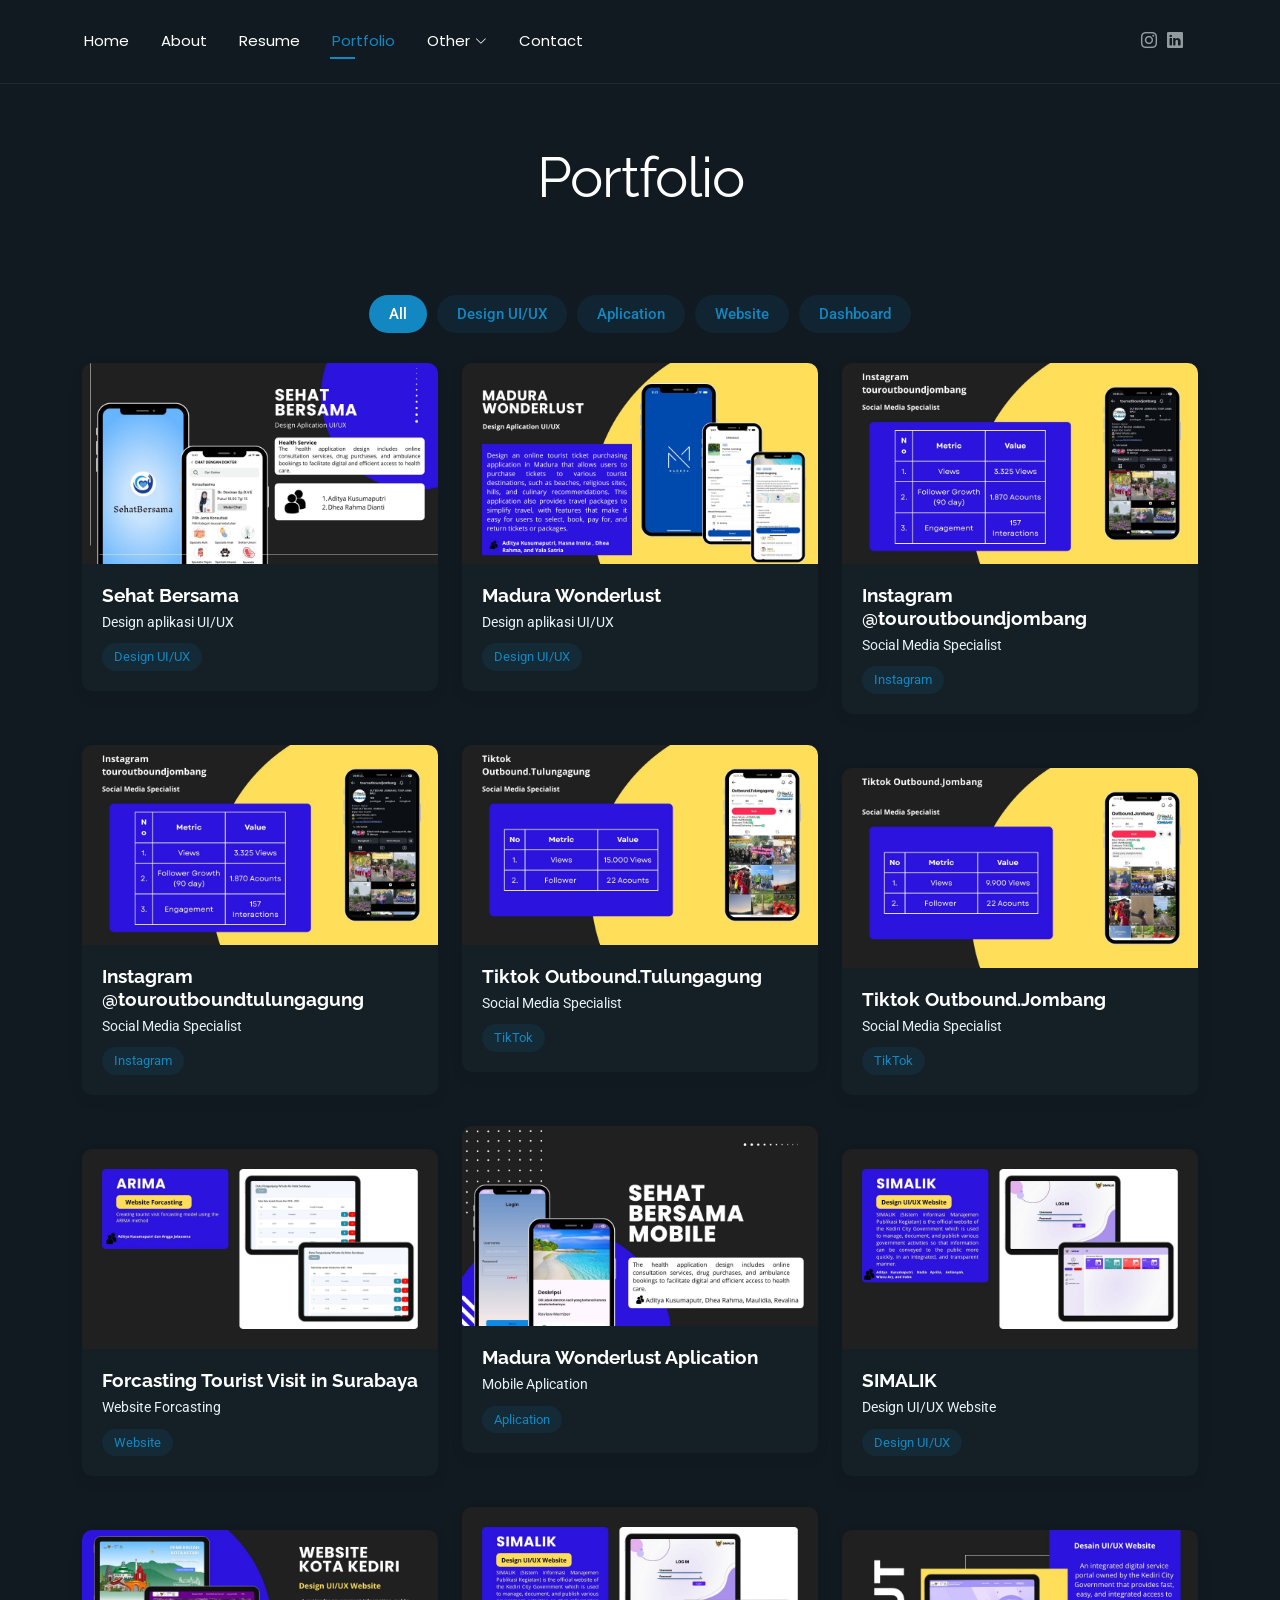
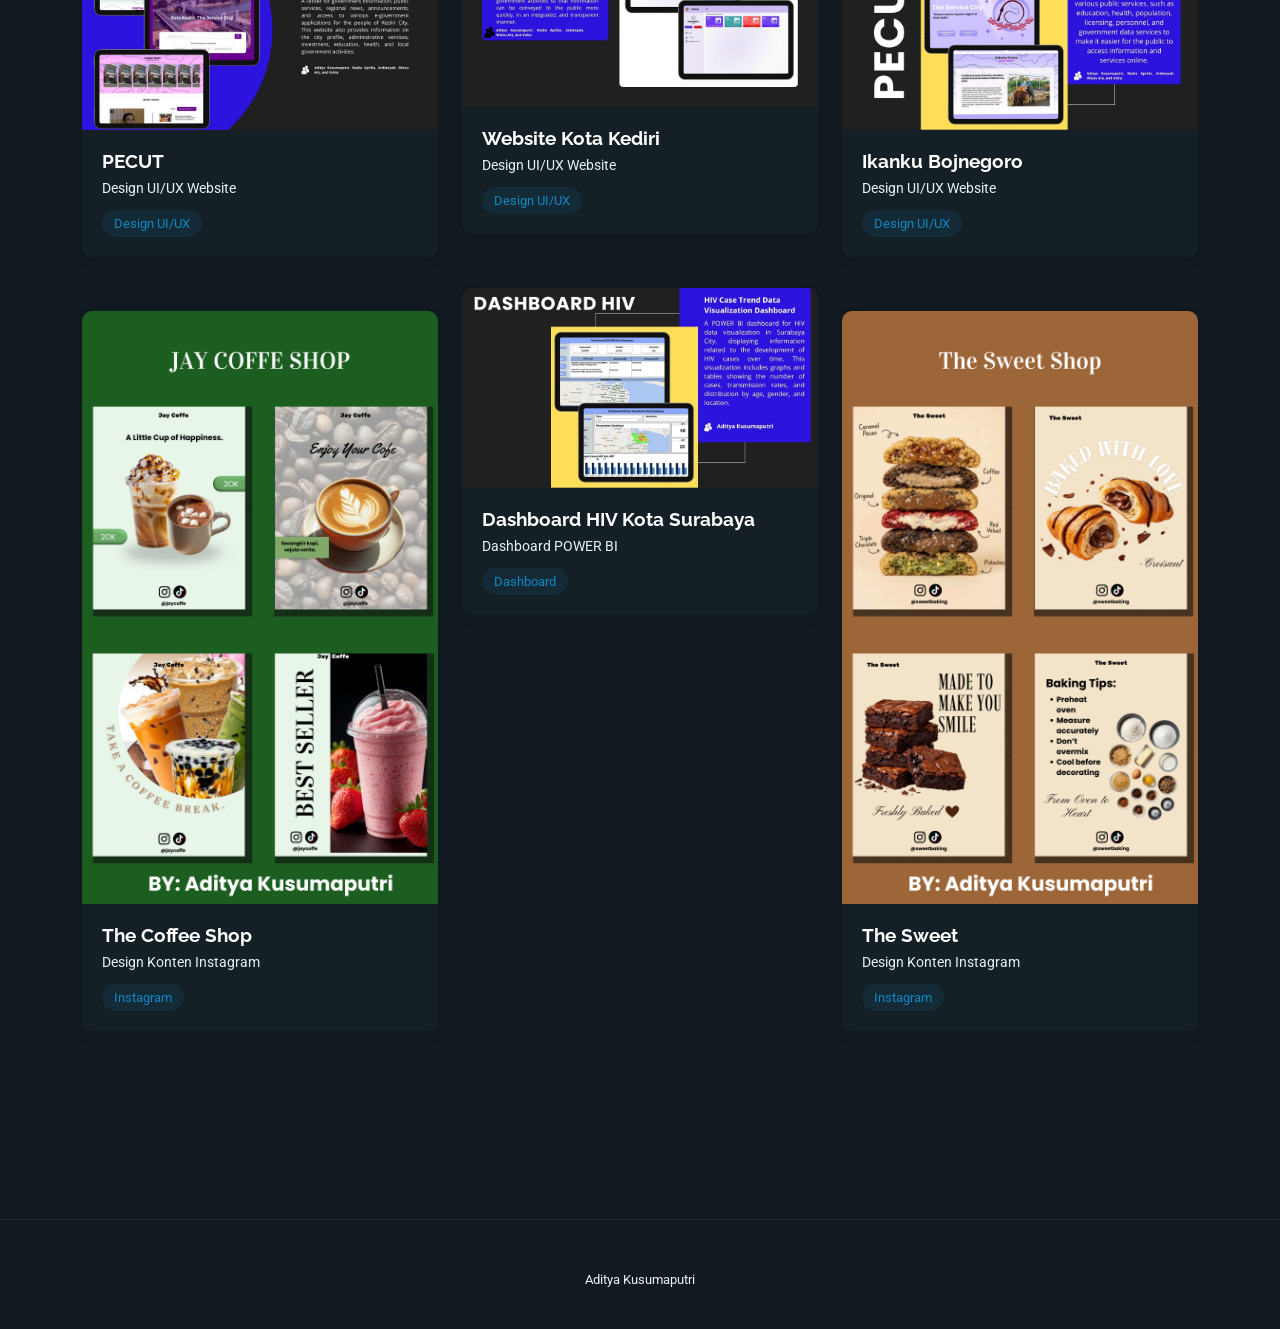
==== portfolio.html @ 24211a91 "Fix formatting of Google Drive links in portfolio.html" ====
<!DOCTYPE html>
<html lang="en">

<head>
  <meta charset="utf-8">
  <meta content="width=device-width, initial-scale=1.0" name="viewport">
  <title>Portfolio</title>
  <meta name="description" content="">
  <meta name="keywords" content="">

  <!-- Favicons -->
  <!--
  <link href="assets/img/favicon.png" rel="icon">
  <link href="assets/img/apple-touch-icon.png" rel="apple-touch-icon">
  -->

  <!-- Fonts -->
  <link href="https://fonts.googleapis.com" rel="preconnect">
  <link href="https://fonts.gstatic.com" rel="preconnect" crossorigin>
  <link href="https://fonts.googleapis.com/css2?family=Roboto:ital,wght@0,100;0,300;0,400;0,500;0,700;0,900;1,100;1,300;1,400;1,500;1,700;1,900&family=Poppins:ital,wght@0,100;0,200;0,300;0,400;0,500;0,600;0,700;0,800;0,900;1,100;1,200;1,300;1,400;1,500;1,600;1,700;1,800;1,900&family=Raleway:ital,wght@0,100;0,200;0,300;0,400;0,500;0,600;0,700;0,800;0,900;1,100;1,200;1,300;1,400;1,500;1,600;1,700;1,800;1,900&display=swap"
    rel="stylesheet">

  <!-- Vendor CSS Files -->
  <link href="assets/vendor/bootstrap/css/bootstrap.min.css" rel="stylesheet">
  <link href="assets/vendor/bootstrap-icons/bootstrap-icons.css" rel="stylesheet">
  <link href="assets/vendor/aos/aos.css" rel="stylesheet">
  <link href="assets/vendor/swiper/swiper-bundle.min.css" rel="stylesheet">
  <link href="assets/vendor/glightbox/css/glightbox.min.css" rel="stylesheet">

  <!-- Main CSS File -->
  <link href="assets/css/main.css" rel="stylesheet">

</head>

<body class="portfolio-page">

  <header id="header" class="header d-flex align-items-center light-background sticky-top">
    <div class="container position-relative d-flex align-items-center justify-content-between">

      <!-- Logo -->
      <!--
      <a href="index.html" class="logo d-flex align-items-center me-auto me-xl-0">
        <img src="assets/img/logo.webp" alt="">
        <h1 class="sitename">FolioOne</h1>
      </a>
      -->

      <!-- Navigation -->
      <nav id="navmenu" class="navmenu">
        <ul>
          <li><a href="index.html">Home</a></li>
          <li><a href="about.html">About</a></li>
          <li><a href="resume.html">Resume</a></li>
          <li><a href="portfolio.html" class="active">Portfolio</a></li>

          <li class="dropdown">
            <a href="#">
              <span>Other</span>
              <i class="bi bi-chevron-down toggle-dropdown"></i>
            </a>

            <ul>
              <li><a href="activities.html">Activities</a></li>
            </ul>
          </li>

          <li><a href="contact.html">Contact</a></li>
        </ul>

        <i class="mobile-nav-toggle d-xl-none bi bi-list"></i>
      </nav>

      <!-- Social Media -->
      <div class="header-social-links">
        <a href="https://www.instagram.com/dittaa.ptr?igsh=MXF6NjJ2aDI5OGtxdQ==" class="instagram">
          <i class="bi bi-instagram"></i>
        </a>

        <a href="https://www.linkedin.com/in/aditya-kusumaputri-a70272218/" class="linkedin">
          <i class="bi bi-linkedin"></i>
        </a>
      </div>

    </div>
  </header>


  <main class="main">

    <!-- Portfolio Section -->
    <section id="portfolio" class="portfolio section">

      <!-- Section Title -->
      <div class="container section-title" data-aos="fade-up">
        <h2>Portfolio</h2>
      </div>
      <!-- End Section Title -->


      <div class="container" data-aos="fade-up" data-aos-delay="100">

        <div class="isotope-layout"
          data-default-filter="*"
          data-layout="masonry"
          data-sort="original-order">

          <!-- Portfolio Filters -->
          <ul class="portfolio-filters isotope-filters"
            data-aos="fade-up"
            data-aos-delay="200">

            <li data-filter="*" class="filter-active">All</li>
            <li data-filter=".filter-strategy">Design UI/UX</li>
            <li data-filter=".filter-finance">Aplication</li>
            <li data-filter=".filter-operations">Website</li>
            <li data-filter=".filter-technology">Dashboard</li>

          </ul>
          <!-- End Portfolio Filters -->


          <!-- Portfolio Items -->
          <div class="row gy-4 isotope-container"
            data-aos="fade-up"
            data-aos-delay="300">


            <!-- 1. SEHAT BERSAMA -->
            <div class="col-lg-4 col-md-6 portfolio-item isotope-item filter-strategy">

              <div class="portfolio-card">

                <div class="portfolio-img">

                  <img src="assets/img/portfolio/porto1.jpg"
                    alt="Sehat Bersama"
                    class="img-fluid">

                  <div class="portfolio-overlay">

                    <a href="assets/img/portfolio/porto1.jpg"
                      class="glightbox portfolio-lightbox">
                      <i class="bi bi-plus"></i>
                    </a>

                    <a href="https://www.figma.com/proto/2uvLhHi92sKAeoM281IVQs/DITA-DHEA?node-id=4-867&starting-point-node-id=4%3A864&t=gigBq3IU5bHNT1xl-1"
                      target="_blank">
                      <i class="bi bi-link-45deg"></i>
                    </a>

                  </div>
                </div>


                <div class="portfolio-info">

                  <h4>Sehat Bersama</h4>

                  <p>Design aplikasi UI/UX</p>

                  <div class="portfolio-tags">
                    <span>Design UI/UX</span>
                  </div>

                </div>

              </div>

            </div>
            <!-- END SEHAT BERSAMA -->


            <!-- 2. MADURA WONDERLUST -->
            <div class="col-lg-4 col-md-6 portfolio-item isotope-item filter-strategy">

              <div class="portfolio-card">

                <div class="portfolio-img">

                  <img src="assets/img/portfolio/porto2.jpg"
                    alt="Madura Wonderlust"
                    class="img-fluid">

                  <div class="portfolio-overlay">

                    <a href="assets/img/portfolio/porto2.jpg"
                      class="glightbox portfolio-lightbox">
                      <i class="bi bi-plus"></i>
                    </a>

                    <a href="https://www.figma.com/proto/teppOWcpmRtpE1DvckiHtF/madura-wanderlust?node-id=16-4&starting-point-node-id=272%3A1588&t=tBsRUTv7uviy56Lc-1"
                      target="_blank">
                      <i class="bi bi-link-45deg"></i>
                    </a>

                  </div>

                </div>


                <div class="portfolio-info">

                  <h4>Madura Wonderlust</h4>

                  <p>Design aplikasi UI/UX</p>

                  <div class="portfolio-tags">
                    <span>Design UI/UX</span>
                  </div>

                </div>

              </div>

            </div>
            <!-- END MADURA WONDERLUST -->


            <!-- 3. INSTAGRAM JOMBANG -->
            <div class="col-lg-4 col-md-6 portfolio-item isotope-item filter-strategy">

              <div class="portfolio-card">

                <div class="portfolio-img">

                  <img src="assets/img/portfolio/Dita.jpg"
                    alt="Instagram Tour Outbound Jombang"
                    class="img-fluid">

                  <div class="portfolio-overlay">

                    <a href="assets/img/portfolio/Dita.jpg"
                      class="glightbox portfolio-lightbox">
                      <i class="bi bi-plus"></i>
                    </a>

                    <a href="https://www.instagram.com/touroutboundjombang?igsh=MWMxcXhjdmcxNHJheg=="
                      target="_blank">
                      <i class="bi bi-instagram"></i>
                    </a>

                  </div>

                </div>


                <div class="portfolio-info">

                  <h4>Instagram @touroutboundjombang</h4>

                  <p>Social Media Specialist</p>

                  <div class="portfolio-tags">
                    <span>Instagram</span>
                  </div>

                </div>

              </div>

            </div>
            <!-- END INSTAGRAM JOMBANG -->


            <!-- 4. INSTAGRAM TULUNGAGUNG -->
            <div class="col-lg-4 col-md-6 portfolio-item isotope-item filter-strategy">

              <div class="portfolio-card">

                <div class="portfolio-img">

                  <img src="assets/img/portfolio/ig.jpg"
                    alt="Instagram Tour Outbound Tulungagung"
                    class="img-fluid">

                  <div class="portfolio-overlay">

                    <a href="assets/img/portfolio/ig.jpg"
                      class="glightbox portfolio-lightbox">
                      <i class="bi bi-plus"></i>
                    </a>

                    <a href="https://www.instagram.com/touroutboundtulungagung?igsh=MWMwaWJza3liNjA2cA=="
                      target="_blank">
                      <i class="bi bi-instagram"></i>
                    </a>

                  </div>

                </div>


                <div class="portfolio-info">

                  <h4>Instagram @touroutboundtulungagung</h4>

                  <p>Social Media Specialist</p>

                  <div class="portfolio-tags">
                    <span>Instagram</span>
                  </div>

                </div>

              </div>

            </div>
            <!-- END INSTAGRAM TULUNGAGUNG -->


            <!-- 5. TIKTOK TULUNGAGUNG -->
            <div class="col-lg-4 col-md-6 portfolio-item isotope-item filter-strategy">

              <div class="portfolio-card">

                <div class="portfolio-img">

                  <img src="assets/img/portfolio/tiktok1.jpg"
                    alt="TikTok Outbound Tulungagung"
                    class="img-fluid">

                  <div class="portfolio-overlay">

                    <a href="assets/img/portfolio/tiktok1.jpg"
                      class="glightbox portfolio-lightbox">
                      <i class="bi bi-plus"></i>
                    </a>

                    <a href="https://www.tiktok.com/@outbound.tulungagung?_r=1&_t=ZS-97zPEjlgrHY"
                      target="_blank">
                      <i class="bi bi-tiktok"></i>
                    </a>

                  </div>

                </div>


                <div class="portfolio-info">

                  <h4>Tiktok Outbound.Tulungagung</h4>

                  <p>Social Media Specialist</p>

                  <div class="portfolio-tags">
                    <span>TikTok</span>
                  </div>

                </div>

              </div>

            </div>
            <!-- END TIKTOK TULUNGAGUNG -->


            <!-- 6. TIKTOK JOMBANG -->
            <div class="col-lg-4 col-md-6 portfolio-item isotope-item filter-strategy">

              <div class="portfolio-card">

                <div class="portfolio-img">

                  <img src="assets/img/portfolio/tiktok2.jpg"
                    alt="TikTok Outbound Jombang"
                    class="img-fluid">

                  <div class="portfolio-overlay">

                    <a href="assets/img/portfolio/tiktok2.jpg"
                      class="glightbox portfolio-lightbox">
                      <i class="bi bi-plus"></i>
                    </a>

                    <a href="https://www.tiktok.com/@outbound.jombang?_r=1&_t=ZS-97zPEixiUia"
                      target="_blank">
                      <i class="bi bi-tiktok"></i>
                    </a>

                  </div>

                </div>


                <div class="portfolio-info">

                  <h4>Tiktok Outbound.Jombang</h4>

                  <p>Social Media Specialist</p>

                  <div class="portfolio-tags">
                    <span>TikTok</span>
                  </div>

                </div>

              </div>

            </div>
            <!-- END TIKTOK JOMBANG -->


            <!-- 7. MADURA WONDERLUST APPLICATION -->
            <div class="col-lg-4 col-md-6 portfolio-item isotope-item filter-finance">

              <div class="portfolio-card">

                <div class="portfolio-img">

                  <img src="assets/img/portfolio/porto3.jpg"
                    alt="Madura Wonderlust Application"
                    class="img-fluid">

                  <div class="portfolio-overlay">

                    <a href="assets/img/portfolio/porto3.jpg"
                      class="glightbox portfolio-lightbox">
                      <i class="bi bi-plus"></i>
                    </a>

                    <a href="https://www.figma.com/proto/teppOWcpmRtpE1DvckiHtF/madura-wanderlust?node-id=16-4&starting-point-node-id=272%3A1588&t=tBsRUTv7uviy56Lc-1"
                      target="_blank">
                      <i class="bi bi-link-45deg"></i>
                    </a>

                  </div>

                </div>


                <div class="portfolio-info">

                  <h4>Madura Wonderlust Aplication</h4>

                  <p>Mobile Aplication</p>

                  <div class="portfolio-tags">
                    <span>Aplication</span>
                  </div>

                </div>

              </div>

            </div>
            <!-- END MADURA WONDERLUST APPLICATION -->


            <!-- 8. FORECASTING TOURIST -->
            <div class="col-lg-4 col-md-6 portfolio-item isotope-item filter-operations">

              <div class="portfolio-card">

                <div class="portfolio-img">

                  <img src="assets/img/portfolio/porto4.jpg"
                    alt="Forecasting Tourist Visit in Surabaya"
                    class="img-fluid">

                  <div class="portfolio-overlay">

                    <a href="assets/img/portfolio/porto4.jpg"
                      class="glightbox portfolio-lightbox">
                      <i class="bi bi-plus"></i>
                    </a>

                  </div>

                </div>


                <div class="portfolio-info">

                  <h4>Forcasting Tourist Visit in Surabaya</h4>

                  <p>Website Forcasting</p>

                  <div class="portfolio-tags">
                    <span>Website</span>
                  </div>

                </div>

              </div>

            </div>
            <!-- END FORECASTING TOURIST -->


            <!-- 9. SIMALIK -->
            <div class="col-lg-4 col-md-6 portfolio-item isotope-item filter-strategy">

              <div class="portfolio-card">

                <div class="portfolio-img">

                  <img src="assets/img/portfolio/simalik.jpg"
                    alt="SIMALIK"
                    class="img-fluid">

                  <div class="portfolio-overlay">

                    <a href="assets/img/portfolio/simalik.jpg"
                      class="glightbox portfolio-lightbox">
                      <i class="bi bi-plus"></i>
                    </a>

                    <a href="https://www.figma.com/proto/8mUxDRTKfHklA8qUKBjcgv/SIMALIK?node-id=1094-32&starting-point-node-id=1094%3A32&t=HZ3UKQPo4dVv1bqU-1"
                      target="_blank">
                      <i class="bi bi-link-45deg"></i>
                    </a>

                  </div>

                </div>


                <div class="portfolio-info">

                  <h4>SIMALIK</h4>

                  <p>Design UI/UX Website</p>

                  <div class="portfolio-tags">
                    <span>Design UI/UX</span>
                  </div>

                </div>

              </div>

            </div>
            <!-- END SIMALIK -->


            <!-- 10. WEBSITE KOTA KEDIRI -->
            <div class="col-lg-4 col-md-6 portfolio-item isotope-item filter-strategy">

              <div class="portfolio-card">

                <div class="portfolio-img">

                  <img src="assets/img/portfolio/porto6.jpg"
                    alt="Website Kota Kediri"
                    class="img-fluid">

                  <div class="portfolio-overlay">

                    <a href="assets/img/portfolio/porto6.jpg"
                      class="glightbox portfolio-lightbox">
                      <i class="bi bi-plus"></i>
                    </a>

                    <a href="https://www.figma.com/proto/f2er4kEfHU7ciBcy9fXesz/Kediri-Kota?node-id=131-98&starting-point-node-id=131%3A98&t=qh0afFu2TgwQgfMk-1"
                      target="_blank">
                      <i class="bi bi-link-45deg"></i>
                    </a>

                  </div>

                </div>


                <div class="portfolio-info">

                  <h4>Website Kota Kediri</h4>

                  <p>Design UI/UX Website</p>

                  <div class="portfolio-tags">
                    <span>Design UI/UX</span>
                  </div>

                </div>

              </div>

            </div>
            <!-- END WEBSITE KOTA KEDIRI -->


            <!-- 11. PECUT -->
            <div class="col-lg-4 col-md-6 portfolio-item isotope-item filter-strategy">

              <div class="portfolio-card">

                <div class="portfolio-img">

                  <img src="assets/img/portfolio/porto7.jpg"
                    alt="PECUT"
                    class="img-fluid">

                  <div class="portfolio-overlay">

                    <a href="assets/img/portfolio/porto7.jpg"
                      class="glightbox portfolio-lightbox">
                      <i class="bi bi-plus"></i>
                    </a>

                    <a href="https://www.figma.com/proto/J1FL6xBosFHjVgrnkzh22p/Pecut?node-id=23-23&starting-point-node-id=23%3A23&t=ZSi4xjakEIb3ld5N-1"
                      target="_blank">
                      <i class="bi bi-link-45deg"></i>
                    </a>

                  </div>

                </div>


                <div class="portfolio-info">

                  <h4>PECUT</h4>

                  <p>Design UI/UX Website</p>

                  <div class="portfolio-tags">
                    <span>Design UI/UX</span>
                  </div>

                </div>

              </div>

            </div>
            <!-- END PECUT -->


            <!-- 12. IKANKU BOJONEGORO -->
            <div class="col-lg-4 col-md-6 portfolio-item isotope-item filter-strategy">

              <div class="portfolio-card">

                <div class="portfolio-img">

                  <img src="assets/img/portfolio/porto8.jpg"
                    alt="Ikanku Bojonegoro"
                    class="img-fluid">

                  <div class="portfolio-overlay">

                    <a href="assets/img/portfolio/porto8.jpg"
                      class="glightbox portfolio-lightbox">
                      <i class="bi bi-plus"></i>
                    </a>

                  </div>

                </div>


                <div class="portfolio-info">

                  <h4>Ikanku Bojnegoro</h4>

                  <p>Design UI/UX Website</p>

                  <div class="portfolio-tags">
                    <span>Design UI/UX</span>
                  </div>

                </div>

              </div>

            </div>
            <!-- END IKANKU BOJONEGORO -->


            <!-- 13. DASHBOARD HIV -->
            <div class="col-lg-4 col-md-6 portfolio-item isotope-item filter-technology">

              <div class="portfolio-card">

                <div class="portfolio-img">

                  <img src="assets/img/portfolio/porto9.jpg"
                    alt="Dashboard HIV Kota Surabaya"
                    class="img-fluid">

                  <div class="portfolio-overlay">

                    <a href="assets/img/portfolio/porto9.jpg"
                      class="glightbox portfolio-lightbox">
                      <i class="bi bi-plus"></i>
                    </a>

                  </div>

                </div>


                <div class="portfolio-info">

                  <h4>Dashboard HIV Kota Surabaya</h4>

                  <p>Dashboard POWER BI</p>

                  <div class="portfolio-tags">
                    <span>Dashboard</span>
                  </div>

                </div>

              </div>

            </div>
            <!-- END DASHBOARD HIV -->


            <!-- 14. THE COFFEE SHOP -->
            <div class="col-lg-4 col-md-6 portfolio-item isotope-item filter-strategy">

              <div class="portfolio-card">

                <div class="portfolio-img">

                  <!-- SUDAH DIPERBAIKI -->
                  <img src="assets/img/portfolio/utama1.png"
                    alt="The Coffee Shop"
                    class="img-fluid">

                  <div class="portfolio-overlay">

                    <!-- Gambar yang dibuka juga utama1.png -->
                    <a href="assets/img/portfolio/utama1.png"
                      class="glightbox portfolio-lightbox">
                      <i class="bi bi-plus"></i>
                    </a>

                    <a href="https://drive.google.com/drive/folders/1y23DqP5s9pqxQvHX1QvuNINQ8grW3Ml-?usp=sharing"
                      target="_blank">
                      <i class="bi bi-link-45deg"></i>
                    </a>

                  </div>

                </div>


                <div class="portfolio-info">

                  <h4>The Coffee Shop</h4>

                  <p>Design Konten Instagram</p>

                  <div class="portfolio-tags">
                    <span>Instagram</span>
                  </div>

                </div>

              </div>

            </div>
            <!-- END THE COFFEE SHOP -->


            <!-- 15. THE SWEET -->
            <div class="col-lg-4 col-md-6 portfolio-item isotope-item filter-strategy">

              <div class="portfolio-card">

                <div class="portfolio-img">

                  <!-- SUDAH DIPERBAIKI -->
                  <img src="assets/img/portfolio/utama2.png"
                    alt="The Sweet"
                    class="img-fluid">

                  <div class="portfolio-overlay">

                    <!-- Gambar yang dibuka juga utama2.png -->
                    <a href="assets/img/portfolio/utama2.png"
                      class="glightbox portfolio-lightbox">
                      <i class="bi bi-plus"></i>
                    </a>

                   <a href="https://drive.google.com/drive/folders/1y23DqP5s9pqxQvHX1QvuNINQ8grW3Ml-?usp=sharing"
                      target="_blank">
                      <i class="bi bi-link-45deg"></i>
                    </a>

                  </div>

                </div>


                <div class="portfolio-info">

                  <h4>The Sweet</h4>

                  <p>Design Konten Instagram</p>

                  <div class="portfolio-tags">
                    <span>Instagram</span>
                  </div>

                </div>

              </div>

            </div>
            <!-- END THE SWEET -->


          </div>
          <!-- End Portfolio Items Container -->


        </div>


        <!-- View All -->
        <div class="text-center mt-5"
          data-aos="fade-up"
          data-aos-delay="400">

          <a href="#portfolio" class="btn btn-primary">
            View All Case Studies
          </a>

        </div>


      </div>

    </section>
    <!-- /Portfolio Section -->

  </main>


  <!-- Footer -->
  <footer id="footer" class="footer">

    <div class="container">

      <div class="credits">
        Aditya Kusumaputri
      </div>

    </div>

  </footer>


  <!-- Scroll Top -->
  <a href="#"
    id="scroll-top"
    class="scroll-top d-flex align-items-center justify-content-center">

    <i class="bi bi-arrow-up-short"></i>

  </a>


  <!-- Preloader -->
  <div id="preloader"></div>


  <!-- Vendor JS Files -->
  <script src="assets/vendor/bootstrap/js/bootstrap.bundle.min.js"></script>
  <script src="assets/vendor/php-email-form/validate.js"></script>
  <script src="assets/vendor/aos/aos.js"></script>
  <script src="assets/vendor/typed.js/typed.umd.js"></script>
  <script src="assets/vendor/waypoints/noframework.waypoints.js"></script>
  <script src="assets/vendor/purecounter/purecounter_vanilla.js"></script>
  <script src="assets/vendor/swiper/swiper-bundle.min.js"></script>
  <script src="assets/vendor/imagesloaded/imagesloaded.pkgd.min.js"></script>
  <script src="assets/vendor/isotope-layout/isotope.pkgd.min.js"></script>
  <script src="assets/vendor/glightbox/js/glightbox.min.js"></script>

  <!-- Main JS File -->
  <script src="assets/js/main.js"></script>

</body>

</html>
---- assets/css/main.css ----
/**
* Template Name: FolioOne
* Template URL: https://bootstrapmade.com/folioone-bootstrap-portfolio-website-template/
* Updated: Aug 23 2025 with Bootstrap v5.3.7
* Author: BootstrapMade.com
* License: https://bootstrapmade.com/license/
*/

/*--------------------------------------------------------------
# Font & Color Variables
# Help: https://bootstrapmade.com/color-system/
--------------------------------------------------------------*/
/* Fonts */
:root {
  --default-font: "Roboto",  system-ui, -apple-system, "Segoe UI", Roboto, "Helvetica Neue", Arial, "Noto Sans", "Liberation Sans", sans-serif, "Apple Color Emoji", "Segoe UI Emoji", "Segoe UI Symbol", "Noto Color Emoji";
  --heading-font: "Raleway",  sans-serif;
  --nav-font: "Poppins",  sans-serif;
}

/* Global Colors - The following color variables are used throughout the website. Updating them here will change the color scheme of the entire website */
:root { 
  --background-color: #101a20; /* Background color for the entire website, including individual sections */
  --default-color: #e7f2f7; /* Default color used for the majority of the text content across the entire website */
  --heading-color: #ffffff; /* Color for headings, subheadings and title throughout the website */
  --accent-color: #1387c1; /* Accent color that represents your brand on the website. It's used for buttons, links, and other elements that need to stand out */
  --surface-color: #141f26; /* The surface color is used as a background of boxed elements within sections, such as cards, icon boxes, or other elements that require a visual separation from the global background. */
  --contrast-color: #ffffff; /* Contrast color for text, ensuring readability against backgrounds of accent, heading, or default colors. */
}

/* Nav Menu Colors - The following color variables are used specifically for the navigation menu. They are separate from the global colors to allow for more customization options */
:root {
  --nav-color: #ffffff;  /* The default color of the main navmenu links */
  --nav-hover-color: #1387c1; /* Applied to main navmenu links when they are hovered over or active */
  --nav-mobile-background-color: #213642; /* Used as the background color for mobile navigation menu */
  --nav-dropdown-background-color: #051117; /* Used as the background color for dropdown items that appear when hovering over primary navigation items */
  --nav-dropdown-color: #e7f2f7; /* Used for navigation links of the dropdown items in the navigation menu. */
  --nav-dropdown-hover-color: #1387c1; /* Similar to --nav-hover-color, this color is applied to dropdown navigation links when they are hovered over. */
}

/* Color Presets - These classes override global colors when applied to any section or element, providing reuse of the sam color scheme. */

.light-background {
  --background-color: #142027;
  --surface-color: #325264;
}

.dark-background {
  --background-color: #0b1419;
  --default-color: #ffffff;
  --heading-color: #ffffff;
  --surface-color: #252525;
  --contrast-color: #ffffff;
}

/* Smooth scroll */
:root {
  scroll-behavior: smooth;
}

/*--------------------------------------------------------------
# General Styling & Shared Classes
--------------------------------------------------------------*/
body {
  color: var(--default-color);
  background-color: var(--background-color);
  font-family: var(--default-font);
}

a {
  color: var(--accent-color);
  text-decoration: none;
  transition: 0.3s;
}

a:hover {
  color: color-mix(in srgb, var(--accent-color), transparent 25%);
  text-decoration: none;
}

h1,
h2,
h3,
h4,
h5,
h6 {
  color: var(--heading-color);
  font-family: var(--heading-font);
}

/* PHP Email Form Messages
------------------------------*/
.php-email-form .error-message {
  display: none;
  background: #df1529;
  color: #ffffff;
  text-align: left;
  padding: 15px;
  margin-bottom: 24px;
  font-weight: 600;
}

.php-email-form .sent-message {
  display: none;
  color: #ffffff;
  background: #059652;
  text-align: center;
  padding: 15px;
  margin-bottom: 24px;
  font-weight: 600;
}

.php-email-form .loading {
  display: none;
  background: var(--surface-color);
  text-align: center;
  padding: 15px;
  margin-bottom: 24px;
}

.php-email-form .loading:before {
  content: "";
  display: inline-block;
  border-radius: 50%;
  width: 24px;
  height: 24px;
  margin: 0 10px -6px 0;
  border: 3px solid var(--accent-color);
  border-top-color: var(--surface-color);
  animation: php-email-form-loading 1s linear infinite;
}

@keyframes php-email-form-loading {
  0% {
    transform: rotate(0deg);
  }

  100% {
    transform: rotate(360deg);
  }
}

/*--------------------------------------------------------------
# Global Header
--------------------------------------------------------------*/
.header {
  --background-color: rgba(255, 255, 255, 0);
  color: var(--default-color);
  background-color: var(--background-color);
  padding: 15px 0;
  transition: all 0.5s;
  z-index: 997;
  border-bottom: 1px solid color-mix(in srgb, var(--default-color), transparent 92%);
}

.header .logo {
  line-height: 1;
}

.header .logo img {
  max-height: 36px;
  margin-right: 8px;
}

.header .logo h1 {
  font-size: 32px;
  margin: 0;
  font-weight: 400;
  color: var(--heading-color);
}

.header .header-social-links {
  padding-right: 15px;
}

.header .header-social-links a {
  color: color-mix(in srgb, var(--default-color), transparent 40%);
  padding-left: 6px;
  display: inline-block;
  transition: 0.3s;
  font-size: 16px;
}

.header .header-social-links a:hover {
  color: var(--default-color);
}

.header .header-social-links a i {
  line-height: 0px;
}

@media (max-width: 1200px) {
  .header .logo {
    order: 1;
  }

  .header .header-social-links {
    order: 2;
  }

  .header .navmenu {
    order: 3;
  }
}

/* Global Header on Scroll
------------------------------*/
.scrolled .header {
  --background-color: rgba(16, 26, 32, 0.9);
}

/*--------------------------------------------------------------
# Navigation Menu
--------------------------------------------------------------*/
/* Desktop Navigation */
@media (min-width: 1200px) {
  .navmenu {
    padding: 0;
  }

  .navmenu ul {
    margin: 0;
    padding: 0;
    display: flex;
    list-style: none;
    align-items: center;
  }

  .navmenu li {
    position: relative;
  }

  .navmenu>ul>li {
    white-space: nowrap;
    padding: 15px 28px 15px 0;
  }

  .navmenu>ul>li:last-child {
    padding-right: 0;
  }

  .navmenu a,
  .navmenu a:focus {
    color: var(--nav-color);
    font-size: 15px;
    padding: 0 2px;
    font-family: var(--nav-font);
    font-weight: 400;
    display: flex;
    align-items: center;
    justify-content: space-between;
    white-space: nowrap;
    transition: 0.3s;
    position: relative;
  }

  .navmenu a i,
  .navmenu a:focus i {
    font-size: 12px;
    line-height: 0;
    margin-left: 5px;
    transition: 0.3s;
  }

  .navmenu>ul>li>a:before {
    content: "";
    position: absolute;
    height: 2px;
    bottom: -6px;
    left: 0;
    background-color: var(--nav-hover-color);
    visibility: hidden;
    width: 0px;
    transition: all 0.3s ease-in-out 0s;
  }

  .navmenu a:hover:before,
  .navmenu li:hover>a:before,
  .navmenu .active:before {
    visibility: visible;
    width: 25px;
  }

  .navmenu li:hover>a,
  .navmenu .active,
  .navmenu .active:focus {
    color: var(--nav-hover-color);
  }

  .navmenu .dropdown ul {
    margin: 0;
    padding: 10px 0;
    background: var(--nav-dropdown-background-color);
    display: block;
    position: absolute;
    visibility: hidden;
    left: -5px;
    top: 130%;
    opacity: 0;
    transition: 0.3s;
    border-radius: 4px;
    z-index: 99;
    box-shadow: 0px 0px 30px rgba(0, 0, 0, 0.1);
  }

  .navmenu .dropdown ul li {
    min-width: 200px;
  }

  .navmenu .dropdown ul a {
    padding: 10px 20px;
    font-size: 15px;
    text-transform: none;
    color: var(--nav-dropdown-color);
  }

  .navmenu .dropdown ul a i {
    font-size: 12px;
  }

  .navmenu .dropdown ul a:hover,
  .navmenu .dropdown ul .active:hover,
  .navmenu .dropdown ul li:hover>a {
    color: var(--nav-dropdown-hover-color);
  }

  .navmenu .dropdown:hover>ul {
    opacity: 1;
    top: 100%;
    visibility: visible;
  }

  .navmenu .dropdown .dropdown ul {
    top: 0;
    left: -90%;
    visibility: hidden;
  }

  .navmenu .dropdown .dropdown:hover>ul {
    opacity: 1;
    top: 0;
    left: -100%;
    visibility: visible;
  }
}

/* Mobile Navigation */
@media (max-width: 1199px) {
  .mobile-nav-toggle {
    color: var(--nav-color);
    font-size: 28px;
    line-height: 0;
    margin-right: 10px;
    cursor: pointer;
    transition: color 0.3s;
  }

  .navmenu {
    padding: 0;
    z-index: 9997;
  }

  .navmenu ul {
    display: none;
    list-style: none;
    position: absolute;
    inset: 60px 20px 20px 20px;
    padding: 10px 0;
    margin: 0;
    border-radius: 6px;
    background-color: var(--nav-mobile-background-color);
    border: 1px solid color-mix(in srgb, var(--default-color), transparent 90%);
    box-shadow: none;
    overflow-y: auto;
    transition: 0.3s;
    z-index: 9998;
  }

  .navmenu a,
  .navmenu a:focus {
    color: var(--nav-dropdown-color);
    padding: 10px 20px;
    font-family: var(--nav-font);
    font-size: 17px;
    font-weight: 500;
    display: flex;
    align-items: center;
    justify-content: space-between;
    white-space: nowrap;
    transition: 0.3s;
  }

  .navmenu a i,
  .navmenu a:focus i {
    font-size: 12px;
    line-height: 0;
    margin-left: 5px;
    width: 30px;
    height: 30px;
    display: flex;
    align-items: center;
    justify-content: center;
    border-radius: 50%;
    transition: 0.3s;
    background-color: color-mix(in srgb, var(--accent-color), transparent 90%);
  }

  .navmenu a i:hover,
  .navmenu a:focus i:hover {
    background-color: var(--accent-color);
    color: var(--contrast-color);
  }

  .navmenu a:hover,
  .navmenu .active,
  .navmenu .active:focus {
    color: var(--nav-dropdown-hover-color);
  }

  .navmenu .active i,
  .navmenu .active:focus i {
    background-color: var(--accent-color);
    color: var(--contrast-color);
    transform: rotate(180deg);
  }

  .navmenu .dropdown ul {
    position: static;
    display: none;
    z-index: 99;
    padding: 10px 0;
    margin: 10px 20px;
    background-color: var(--nav-dropdown-background-color);
    transition: all 0.5s ease-in-out;
  }

  .navmenu .dropdown ul ul {
    background-color: rgba(33, 37, 41, 0.1);
  }

  .navmenu .dropdown>.dropdown-active {
    display: block;
    background-color: rgba(33, 37, 41, 0.03);
  }

  .mobile-nav-active {
    overflow: hidden;
  }

  .mobile-nav-active .mobile-nav-toggle {
    color: #fff;
    position: absolute;
    font-size: 32px;
    top: 15px;
    right: 15px;
    margin-right: 0;
    z-index: 9999;
  }

  .mobile-nav-active .navmenu {
    position: fixed;
    overflow: hidden;
    inset: 0;
    background: rgba(33, 37, 41, 0.8);
    transition: 0.3s;
  }

  .mobile-nav-active .navmenu>ul {
    display: block;
  }
}

/*--------------------------------------------------------------
# Global Footer
--------------------------------------------------------------*/
.footer {
  color: var(--default-color);
  background-color: var(--background-color);
  font-size: 14px;
  padding: 40px 0;
  position: relative;
  border-top: 1px solid color-mix(in srgb, var(--default-color), transparent 92%);
}

.footer .copyright p {
  margin-bottom: 0;
}

.footer .social-links {
  margin-top: 20px;
}

.footer .social-links a {
  display: flex;
  align-items: center;
  justify-content: center;
  width: 40px;
  height: 40px;
  border-radius: 50%;
  border: 1px solid color-mix(in srgb, var(--default-color), transparent 50%);
  font-size: 16px;
  color: color-mix(in srgb, var(--default-color), transparent 50%);
  margin: 0 5px;
  transition: 0.3s;
}

.footer .social-links a:hover {
  color: var(--accent-color);
  border-color: var(--accent-color);
}

.footer .credits {
  margin-top: 10px;
  font-size: 13px;
  text-align: center;
}

/*--------------------------------------------------------------
# Preloader
--------------------------------------------------------------*/
#preloader {
  position: fixed;
  inset: 0;
  z-index: 9999;
  overflow: hidden;
  background-color: var(--background-color);
  transition: all 0.6s ease-out;
  width: 100%;
  height: 100vh;
}

#preloader:before,
#preloader:after {
  content: "";
  position: absolute;
  border: 4px solid var(--accent-color);
  border-radius: 50%;
  animation: animate-preloader 2s cubic-bezier(0, 0.2, 0.8, 1) infinite;
}

#preloader:after {
  animation-delay: -0.5s;
}

@keyframes animate-preloader {
  0% {
    width: 10px;
    height: 10px;
    top: calc(50% - 5px);
    left: calc(50% - 5px);
    opacity: 1;
  }

  100% {
    width: 72px;
    height: 72px;
    top: calc(50% - 36px);
    left: calc(50% - 36px);
    opacity: 0;
  }
}

/*--------------------------------------------------------------
# Scroll Top Button
--------------------------------------------------------------*/
.scroll-top {
  position: fixed;
  visibility: hidden;
  opacity: 0;
  right: 15px;
  bottom: -15px;
  z-index: 99999;
  background-color: var(--accent-color);
  width: 44px;
  height: 44px;
  border-radius: 50px;
  transition: all 0.4s;
}

.scroll-top i {
  font-size: 24px;
  color: var(--contrast-color);
  line-height: 0;
}

.scroll-top:hover {
  background-color: color-mix(in srgb, var(--accent-color), transparent 20%);
  color: var(--contrast-color);
}

.scroll-top.active {
  visibility: visible;
  opacity: 1;
  bottom: 15px;
}

/*--------------------------------------------------------------
# Disable aos animation delay on mobile devices
--------------------------------------------------------------*/
@media screen and (max-width: 768px) {
  [data-aos-delay] {
    transition-delay: 0 !important;
  }
}

/*--------------------------------------------------------------
# Global Page Titles & Breadcrumbs
--------------------------------------------------------------*/
.page-title {
  color: var(--default-color);
  background-color: var(--background-color);
  position: relative;
}

.page-title .heading {
  padding: 80px 0;
  border-top: 1px solid color-mix(in srgb, var(--default-color), transparent 90%);
}

.page-title .heading h1 {
  font-size: 38px;
  font-weight: 700;
}

.page-title nav {
  background-color: color-mix(in srgb, var(--default-color), transparent 96%);
  padding: 20px 0;
}

.page-title nav ol {
  display: flex;
  flex-wrap: wrap;
  list-style: none;
  padding: 0;
  margin: 0;
  font-size: 16px;
  font-weight: 400;
}

.page-title nav ol li+li {
  padding-left: 10px;
}

.page-title nav ol li+li::before {
  content: "/";
  display: inline-block;
  padding-right: 10px;
  color: color-mix(in srgb, var(--default-color), transparent 70%);
}

/*--------------------------------------------------------------
# Global Sections
--------------------------------------------------------------*/
section,
.section {
  color: var(--default-color);
  background-color: var(--background-color);
  padding: 60px 0;
  scroll-margin-top: 100px;
  overflow: clip;
}

@media (max-width: 1199px) {

  section,
  .section {
    scroll-margin-top: 66px;
  }
}

/*--------------------------------------------------------------
# Global Section Titles
--------------------------------------------------------------*/
.section-title {
  text-align: center;
  padding-bottom: 60px;
  position: relative;
}

.section-title h2 {
  font-size: 3.5rem;
  font-weight: 400;
  line-height: 1.2;
  color: var(--heading-color);
  margin-bottom: 1.5rem;
  letter-spacing: -1px;
}

@media (max-width: 768px) {
  .section-title h2 {
    font-size: 2.5rem;
  }
}

.section-title p {
  font-size: 1.125rem;
  line-height: 1.8;
  color: color-mix(in srgb, var(--default-color), transparent 25%);
  max-width: 900px;
  margin: 0 auto;
  text-wrap: balance;
}

/*--------------------------------------------------------------
# Hero Section
--------------------------------------------------------------*/
.hero {
  padding: 80px 0;
  min-height: 100vh;
  display: flex;
  align-items: center;
}

.hero .hero-content h1 {
  font-size: 3.5rem;
  font-weight: 700;
  margin-bottom: 1rem;
  line-height: 1.2;
}

.hero .hero-content h1 .highlight {
  color: var(--accent-color);
  position: relative;
}

.hero .hero-content h1 .highlight::after {
  content: "";
  position: absolute;
  bottom: 0;
  left: 0;
  width: 100%;
  height: 3px;
  background: linear-gradient(90deg, var(--accent-color), color-mix(in srgb, var(--accent-color), transparent 50%));
  border-radius: 2px;
}

@media (max-width: 768px) {
  .hero .hero-content h1 {
    font-size: 2.5rem;
  }
}

.hero .hero-content h2 {
  font-size: 1.5rem;
  font-weight: 400;
  margin-bottom: 2rem;
  color: color-mix(in srgb, var(--default-color), transparent 20%);
}

.hero .hero-content h2 .typed {
  color: var(--accent-color);
  font-weight: 600;
}

@media (max-width: 768px) {
  .hero .hero-content h2 {
    font-size: 1.25rem;
  }
}

.hero .hero-content p {
  font-size: 1.1rem;
  line-height: 1.6;
  margin-bottom: 2.5rem;
  color: color-mix(in srgb, var(--default-color), transparent 30%);
}

.hero .hero-actions {
  display: flex;
  gap: 1rem;
  margin-bottom: 3rem;
}

.hero .hero-actions .btn {
  padding: 12px 30px;
  border-radius: 50px;
  font-weight: 600;
  text-decoration: none;
  transition: all 0.3s ease;
  border: 2px solid;
}

.hero .hero-actions .btn.btn-primary {
  background: var(--accent-color);
  color: var(--contrast-color);
  border-color: var(--accent-color);
}

.hero .hero-actions .btn.btn-primary:hover {
  background: color-mix(in srgb, var(--accent-color), black 15%);
  border-color: color-mix(in srgb, var(--accent-color), black 15%);
  transform: translateY(-2px);
}

.hero .hero-actions .btn.btn-outline {
  background: transparent;
  color: var(--accent-color);
  border-color: var(--accent-color);
}

.hero .hero-actions .btn.btn-outline:hover {
  transform: translateY(-2px);
}

@media (max-width: 576px) {
  .hero .hero-actions {
    flex-direction: column;
  }

  .hero .hero-actions .btn {
    text-align: center;
  }
}

.hero .social-links {
  display: flex;
  gap: 1rem;
}

.hero .social-links a {
  width: 45px;
  height: 45px;
  background: var(--surface-color);
  border-radius: 50%;
  display: flex;
  align-items: center;
  justify-content: center;
  color: var(--default-color);
  font-size: 1.2rem;
  transition: all 0.3s ease;
}

.hero .social-links a:hover {
  background: var(--accent-color);
  color: var(--contrast-color);
  transform: translateY(-3px);
  box-shadow: 0 8px 25px color-mix(in srgb, var(--accent-color), transparent 70%);
}

.hero .hero-image {
  position: relative;
}

.hero .hero-image .image-wrapper {
  position: relative;
  max-width: 450px;
  margin: 0 auto;
}

.hero .hero-image .image-wrapper img {
  border-radius: 20px;
  box-shadow: 0 5px 15px color-mix(in srgb, var(--default-color), transparent 95%);
  transition: transform 0.3s ease;
}

.hero .hero-image .image-wrapper img:hover {
  transform: scale(1.02);
}

.hero .hero-image .floating-elements {
  position: absolute;
  top: 0;
  left: 0;
  right: 0;
  bottom: 0;
  pointer-events: none;
}

.hero .hero-image .floating-elements .floating-card {
  position: absolute;
  background: var(--surface-color);
  padding: 15px 20px;
  border-radius: 15px;
  box-shadow: 0 10px 30px color-mix(in srgb, var(--default-color), transparent 90%);
  display: flex;
  align-items: center;
  gap: 10px;
  font-weight: 600;
  animation: float 3s ease-in-out infinite;
}

.hero .hero-image .floating-elements .floating-card i {
  font-size: 1.5rem;
  color: var(--accent-color);
}

.hero .hero-image .floating-elements .floating-card.design {
  top: 10%;
  right: -10%;
  animation-delay: 0s;
}

.hero .hero-image .floating-elements .floating-card.code {
  bottom: 30%;
  left: -15%;
  animation-delay: 1s;
}

.hero .hero-image .floating-elements .floating-card.creativity {
  top: 60%;
  right: -5%;
  animation-delay: 2s;
}

@media (max-width: 992px) {
  .hero .hero-image .floating-elements .floating-card {
    display: none;
  }
}

@keyframes float {

  0%,
  100% {
    transform: translateY(0px);
  }

  50% {
    transform: translateY(-10px);
  }
}

@media (max-width: 992px) {
  .hero .hero-content {
    text-align: center;
    margin-bottom: 3rem;
  }
}

/*--------------------------------------------------------------
# About Section
--------------------------------------------------------------*/
.about .intro-content .eyebrow {
  display: inline-block;
  letter-spacing: 0.12em;
  text-transform: uppercase;
  font-size: 12px;
  color: color-mix(in srgb, var(--default-color), transparent 40%);
  margin-bottom: 16px;
}

.about .intro-content .headline {
  font-family: var(--heading-font);
  font-weight: 300;
  line-height: 1.2;
  font-size: clamp(28px, 4vw, 44px);
  margin: 0 0 24px 0;
}

.about .intro-content .lead {
  font-size: 18px;
  line-height: 1.8;
  color: color-mix(in srgb, var(--default-color), transparent 10%);
  margin-bottom: 24px;
}

.about .intro-content p {
  line-height: 1.8;
  margin-bottom: 24px;
  color: color-mix(in srgb, var(--default-color), transparent 5%);
}

.about .intro-content .cta-group {
  display: flex;
  gap: 24px;
  align-items: center;
  margin-top: 24px;
}

.about .intro-content .cta-group .btn-ghost {
  display: inline-flex;
  align-items: center;
  gap: 8px;
  padding: 12px 18px;
  border-radius: 6px;
  color: var(--accent-color);
  background: color-mix(in srgb, var(--accent-color), transparent 92%);
  border: 1px solid color-mix(in srgb, var(--accent-color), transparent 70%);
  transition: 0.3s ease-in-out;
}

.about .intro-content .cta-group .btn-ghost:hover,
.about .intro-content .cta-group .btn-ghost:focus {
  color: var(--contrast-color);
  background: var(--accent-color);
  border-color: var(--accent-color);
  outline: none;
  box-shadow: 0 0 0 3px color-mix(in srgb, var(--accent-color), transparent 70%);
}

.about .intro-content .cta-group .link-underline {
  display: inline-flex;
  align-items: center;
  gap: 8px;
  position: relative;
  color: var(--accent-color);
  padding-bottom: 4px;
  transition: 0.3s ease-in-out;
}

.about .intro-content .cta-group .link-underline::after {
  content: "";
  position: absolute;
  left: 0;
  right: 0;
  bottom: 0;
  height: 1px;
  background: color-mix(in srgb, var(--accent-color), transparent 40%);
  transform: scaleX(0.4);
  transform-origin: left;
  transition: 0.3s ease-in-out;
}

.about .intro-content .cta-group .link-underline:hover,
.about .intro-content .cta-group .link-underline:focus {
  color: color-mix(in srgb, var(--accent-color), transparent 10%);
  outline: none;
}

.about .intro-content .cta-group .link-underline:hover::after,
.about .intro-content .cta-group .link-underline:focus::after {
  transform: scaleX(1);
}

.about .profile-figure {
  margin: 0;
}

.about .profile-figure .profile-photo {
  width: 88%;
  max-width: 440px;
  border-radius: 18px;
  box-shadow: 0 10px 30px color-mix(in srgb, var(--default-color), transparent 92%);
  transform: translateY(0);
  transition: transform 0.3s ease-in-out;
}

.about .profile-figure .profile-caption {
  margin-top: 24px;
  display: flex;
  align-items: center;
  justify-content: center;
}

.about .profile-figure .profile-caption .meta {
  font-size: 14px;
  color: color-mix(in srgb, var(--default-color), transparent 20%);
}

.about .profile-figure .profile-caption .meta .funfact {
  font-size: 13px;
  margin-top: 4px;
  color: color-mix(in srgb, var(--default-color), transparent 35%);
}

.about .profile-figure:hover .profile-photo {
  transform: translateY(-4px);
}

.about .skill-item {
  padding: 24px;
  border-radius: 6px;
  transition: 0.3s ease-in-out;
  background: color-mix(in srgb, var(--surface-color), var(--accent-color) 2%);
  border: 1px solid color-mix(in srgb, var(--default-color), transparent 88%);
  height: 100%;
}

.about .skill-item i {
  font-size: 24px;
  color: var(--accent-color);
  margin-bottom: 16px;
  display: inline-block;
}

.about .skill-item h3 {
  font-size: 16px;
  margin-bottom: 6px;
  font-weight: 500;
}

.about .skill-item p {
  margin: 0;
  font-size: 14px;
  color: color-mix(in srgb, var(--default-color), transparent 25%);
}

.about .skill-item:hover {
  transform: translateY(-3px);
  border-color: color-mix(in srgb, var(--accent-color), transparent 60%);
  box-shadow: 0 10px 30px color-mix(in srgb, var(--default-color), transparent 92%);
}

.about .timeline-item {
  position: relative;
  padding-left: 26px;
}

.about .timeline-item time {
  display: inline-block;
  font-size: 12px;
  letter-spacing: 0.08em;
  text-transform: uppercase;
  color: color-mix(in srgb, var(--default-color), transparent 45%);
  margin-bottom: 6px;
}

.about .timeline-item h4 {
  font-size: 18px;
  font-weight: 400;
  margin: 0 0 6px;
}

.about .timeline-item p {
  font-size: 14px;
  color: color-mix(in srgb, var(--default-color), transparent 25%);
  margin: 0;
}

.about .timeline-item .dot {
  position: absolute;
  left: 0;
  top: 4px;
  width: 10px;
  height: 10px;
  border-radius: 50%;
  background: var(--accent-color);
  box-shadow: 0 0 0 6px color-mix(in srgb, var(--accent-color), transparent 80%);
}

.about .personal-quote {
  padding: 8ch 0;
}

.about .personal-quote p {
  font-family: var(--heading-font);
  font-weight: 800;
  font-size: clamp(20px, 3vw, 28px);
  line-height: 1.5;
  color: color-mix(in srgb, var(--default-color), transparent 5%);
  margin: 0 auto;
  max-width: 800px;
}

.about .fact-pill {
  display: flex;
  align-items: center;
  justify-content: center;
  gap: 10px;
  padding: 10px 14px;
  border-radius: 999px;
  border: 1px solid color-mix(in srgb, var(--default-color), transparent 85%);
  background: var(--surface-color);
  color: color-mix(in srgb, var(--default-color), transparent 10%);
  transition: 0.3s ease-in-out;
}

.about .fact-pill i {
  color: var(--accent-color);
}

.about .fact-pill span {
  font-size: 14px;
}

.about .fact-pill:hover {
  transform: translateY(-2px);
  border-color: color-mix(in srgb, var(--accent-color), transparent 60%);
  box-shadow: 0 10px 30px color-mix(in srgb, var(--default-color), transparent 92%);
}

.about .fact-pill:focus-within {
  box-shadow: 0 0 0 3px color-mix(in srgb, var(--accent-color), transparent 70%);
}

@media (max-width: 992px) {
  .about .profile-figure {
    text-align: center !important;
  }

  .about .profile-figure .profile-photo {
    width: 72%;
  }

  .about .intro-content .cta-group {
    flex-wrap: wrap;
  }
}

@media (max-width: 576px) {
  .about .profile-figure .profile-photo {
    width: 100%;
  }
}

/*--------------------------------------------------------------
# Skills Section
--------------------------------------------------------------*/
.skills .skill-box {
  background-color: var(--surface-color);
  padding: 2rem;
  border-radius: 8px;
  box-shadow: 0 0 20px rgba(0, 0, 0, 0.05);
}

.skills .skill-box h3 {
  font-size: 1.2rem;
  margin-bottom: 1rem;
  font-weight: 600;
}

.skills .skill-box p {
  font-size: 0.9rem;
  margin-bottom: 0.8rem;
  opacity: 0.6;
}

.skills .skill-box .progress {
  background-color: color-mix(in srgb, var(--accent-color), transparent 85%);
  border-radius: 50px;
  height: 8px;
  margin-top: 5px;
  overflow: hidden;
}

.skills .skill-box .progress .progress-bar {
  background-color: var(--accent-color);
  height: 100%;
  position: relative;
  border-radius: 50px;
  transition: 0.9s;
  width: 1px;
}

/*--------------------------------------------------------------
# Stats Section
--------------------------------------------------------------*/
.stats .avatars {
  position: relative;
}

.stats .avatars img {
  width: 60px;
  height: 60px;
  border: 3px solid var(--accent-color);
  margin-right: -15px;
  transition: transform 0.3s ease;
}

.stats .avatars img:hover {
  transform: translateY(-5px);
  z-index: 2;
}

.stats .counters h2 {
  color: var(--heading-color);
  font-size: 48px;
  font-weight: 700;
  margin-bottom: 10px;
}

.stats .counters h2 span {
  display: inline-block;
}

.stats .counters p {
  color: var(--default-color);
  font-size: 18px;
  margin: 0;
  opacity: 0.9;
}

@media (max-width: 991px) {
  .stats .row {
    text-align: center;
  }

  .stats .avatars {
    justify-content: center;
    margin-bottom: 40px;
  }

  .stats .counters h2 {
    font-size: 36px;
  }

  .stats .counters p {
    font-size: 16px;
  }

  .stats .counters .col-md-4 {
    margin-bottom: 30px;
  }

  .stats .counters .col-md-4:last-child {
    margin-bottom: 0;
  }
}

@media (max-width: 576px) {
  .stats {
    padding: 60px 0;
  }

  .stats .avatars {
    flex-wrap: wrap;
    justify-content: center;
  }

  .stats .avatars img {
    margin: 0 -8px;
  }
}

/*--------------------------------------------------------------
# Testimonials Section
--------------------------------------------------------------*/
.testimonials .testimonials-carousel,
.testimonials .testimonials-slider {
  overflow: hidden;
}

.testimonials .testimonial-item .testimonial-content {
  border-left: 3px solid var(--accent-color);
  padding-left: 30px;
}

.testimonials .testimonial-item .testimonial-img {
  border-radius: 50%;
  border: 4px solid var(--background-color);
  margin: 0 auto;
}

.testimonials .testimonial-item h3 {
  font-size: 20px;
  font-weight: bold;
  margin: 10px 0 5px 0;
}

.testimonials .testimonial-item h4 {
  font-size: 14px;
  color: color-mix(in srgb, var(--default-color), transparent 40%);
  margin: 0 0 10px 0;
}

.testimonials .testimonial-item .stars i {
  color: #ffc107;
  margin: 0 1px;
}

.testimonials .testimonial-item .quote-icon-left,
.testimonials .testimonial-item .quote-icon-right {
  color: color-mix(in srgb, var(--accent-color), transparent 50%);
  font-size: 26px;
  line-height: 0;
}

.testimonials .testimonial-item .quote-icon-left {
  display: inline-block;
  left: -5px;
  position: relative;
}

.testimonials .testimonial-item .quote-icon-right {
  display: inline-block;
  right: -5px;
  position: relative;
  top: 10px;
  transform: scale(-1, -1);
}

.testimonials .testimonial-item p {
  font-style: italic;
}

.testimonials .swiper-wrapper {
  height: auto;
}

.testimonials .swiper-pagination {
  margin-top: 30px;
  position: relative;
}

.testimonials .swiper-pagination .swiper-pagination-bullet {
  width: 12px;
  height: 12px;
  background-color: color-mix(in srgb, var(--default-color), transparent 85%);
  opacity: 1;
}

.testimonials .swiper-pagination .swiper-pagination-bullet-active {
  background-color: var(--accent-color);
}

/*--------------------------------------------------------------
# Resume Section
--------------------------------------------------------------*/
.resume .resume-item {
  margin-bottom: 3rem;
}

.resume .resume-item .resume-title {
  font-size: 1.75rem;
  font-weight: 700;
  margin-bottom: 1.5rem;
  padding-bottom: 1.5rem;
  position: relative;
  color: var(--heading-color);
}

.resume .resume-item .resume-title::after {
  content: "";
  position: absolute;
  display: block;
  width: 50px;
  height: 3px;
  background: var(--accent-color);
  bottom: 0;
  left: 0;
}

.resume .resume-item .resume-content {
  padding-left: 1.25rem;
  border-left: 2px solid color-mix(in srgb, var(--accent-color), transparent 85%);
}

.resume .resume-item article {
  position: relative;
  margin-bottom: 2.5rem;
}

.resume .resume-item article::before {
  content: "";
  position: absolute;
  width: 16px;
  height: 16px;
  border-radius: 50%;
  left: -1.8rem;
  top: 0.25rem;
  background: var(--background-color);
  border: 2px solid var(--accent-color);
}

.resume .resume-item article h4 {
  font-size: 1.25rem;
  font-weight: 600;
  margin-bottom: 0.5rem;
  color: var(--heading-color);
}

.resume .resume-item article h5 {
  font-size: 1rem;
  background: color-mix(in srgb, var(--accent-color), transparent 92%);
  padding: 0.375rem 0.75rem;
  display: inline-block;
  font-weight: 600;
  margin: 0.5rem 0;
  color: var(--accent-color);
  border-radius: 4px;
}

.resume .resume-item article .institution,
.resume .resume-item article .company {
  font-size: 1rem;
  margin-bottom: 1rem;
  color: color-mix(in srgb, var(--default-color), transparent 25%);
}

.resume .resume-item article p {
  margin-bottom: 1rem;
}

.resume .resume-item article ul {
  padding-left: 1.25rem;
  margin-bottom: 0;
}

.resume .resume-item article ul li {
  padding-bottom: 0.75rem;
  position: relative;
}

.resume .resume-item article ul li:last-child {
  padding-bottom: 0;
}

.resume .skill-item {
  margin-bottom: 2rem;
}

.resume .skill-item h4 {
  font-size: 1rem;
  font-weight: 600;
  margin-bottom: 0.75rem;
  color: var(--heading-color);
}

.resume .skill-item .progress {
  height: 0.75rem;
  background-color: color-mix(in srgb, var(--accent-color), transparent 92%);
  border-radius: 1rem;
  overflow: visible;
}

.resume .skill-item .progress .progress-bar {
  background-color: var(--accent-color);
  position: relative;
  border-radius: 1rem;
  width: 0;
  transition: width 1s ease;
}

.resume .skill-item .progress .progress-bar::after {
  content: attr(aria-valuenow) "%";
  position: absolute;
  right: 0;
  top: -1.75rem;
  font-size: 0.875rem;
  font-weight: 600;
  color: var(--accent-color);
}

@media (max-width: 991.98px) {
  .resume .resume-item {
    margin-bottom: 2rem;
  }
}

@media (max-width: 767.98px) {
  .resume .resume-content {
    padding-left: 1rem !important;
  }

  .resume article::before {
    left: -2rem !important;
  }
}

/*--------------------------------------------------------------
# Services Section
--------------------------------------------------------------*/
.services .service-item {
  display: flex;
  background-color: var(--surface-color);
  border-radius: 12px;
  padding: 2rem;
  height: 100%;
  position: relative;
  overflow: hidden;
  box-shadow: 0 5px 20px rgba(0, 0, 0, 0.03);
  transition: all 0.4s ease;
}

.services .service-item::before {
  content: "";
  position: absolute;
  left: 0;
  top: 0;
  height: 100%;
  width: 4px;
  background-color: var(--accent-color);
  transform: scaleY(0);
  transform-origin: bottom;
  transition: transform 0.4s cubic-bezier(0.65, 0, 0.35, 1);
}

.services .service-item:hover {
  box-shadow: 0 10px 30px rgba(0, 0, 0, 0.08);
  transform: translateY(-5px);
}

.services .service-item:hover::before {
  transform: scaleY(1);
}

.services .service-item:hover .service-icon {
  background-color: var(--accent-color);
  color: var(--contrast-color);
  transform: rotateY(180deg);
}

.services .service-item:hover .service-icon i {
  transform: rotateY(180deg);
}

.services .service-item:hover .service-link i {
  transform: translateX(5px);
}

.services .service-icon {
  flex-shrink: 0;
  width: 70px;
  height: 70px;
  border-radius: 12px;
  background-color: color-mix(in srgb, var(--accent-color), transparent 90%);
  color: var(--accent-color);
  display: flex;
  align-items: center;
  justify-content: center;
  margin-right: 1.5rem;
  transition: all 0.5s ease;
}

.services .service-icon i {
  font-size: 2rem;
  transition: transform 0.5s ease;
}

.services .service-content {
  flex-grow: 1;
}

.services .service-content h3 {
  font-size: 1.4rem;
  margin-bottom: 1rem;
  font-weight: 700;
  color: var(--heading-color);
}

.services .service-content p {
  margin-bottom: 1.25rem;
  color: color-mix(in srgb, var(--default-color), transparent 20%);
}

.services .service-link {
  display: inline-flex;
  align-items: center;
  color: var(--accent-color);
  font-weight: 600;
  text-decoration: none;
  transition: color 0.3s ease;
}

.services .service-link span {
  margin-right: 0.5rem;
}

.services .service-link i {
  transition: transform 0.3s ease;
}

.services .service-link:hover {
  color: color-mix(in srgb, var(--accent-color), transparent 25%);
}

@media (max-width: 767.98px) {
  .services .service-item {
    padding: 1.5rem;
    margin-bottom: 1rem;
  }

  .services .service-icon {
    width: 60px;
    height: 60px;
    margin-right: 1rem;
  }

  .services .service-icon i {
    font-size: 1.5rem;
  }

  .services .service-content h3 {
    font-size: 1.2rem;
    margin-bottom: 0.75rem;
  }

  .services .service-content p {
    margin-bottom: 1rem;
    font-size: 0.95rem;
  }
}

@media (max-width: 575.98px) {
  .services .service-item {
    flex-direction: column;
    text-align: center;
  }

  .services .service-item::before {
    width: 100%;
    height: 4px;
    transform: scaleX(0);
    transform-origin: left;
  }

  .services .service-item:hover::before {
    transform: scaleX(1);
  }

  .services .service-icon {
    margin-right: 0;
    margin-bottom: 1.25rem;
  }

  .services .service-link {
    justify-content: center;
  }
}

/*--------------------------------------------------------------
# Service Details Section
--------------------------------------------------------------*/
.service-details .service-hero {
  margin-bottom: 4rem;
}

.service-details .service-hero .service-meta {
  display: flex;
  align-items: center;
  gap: 1rem;
  margin-bottom: 1.5rem;
}

.service-details .service-hero .service-meta .service-category {
  background: color-mix(in srgb, var(--accent-color), transparent 85%);
  color: var(--accent-color);
  padding: 0.5rem 1rem;
  border-radius: 20px;
  font-size: 0.85rem;
  font-weight: 500;
  letter-spacing: 0.5px;
}

.service-details .service-hero .service-meta .reading-time {
  color: color-mix(in srgb, var(--default-color), transparent 50%);
  font-size: 0.9rem;
  font-weight: 300;
}

.service-details .service-hero h1 {
  font-size: 3.5rem;
  font-weight: 300;
  line-height: 1.2;
  margin-bottom: 1.5rem;
  color: var(--heading-color);
  letter-spacing: -0.02em;
}

.service-details .service-hero .service-description {
  font-size: 1.25rem;
  line-height: 1.7;
  color: color-mix(in srgb, var(--default-color), transparent 25%);
  font-weight: 300;
  margin: 0;
}

.service-details .service-visual {
  margin-bottom: 4rem;
  overflow: hidden;
  border-radius: 4px;
}

.service-details .service-visual img {
  width: 100%;
  height: 400px;
  object-fit: cover;
  transition: transform 0.5s ease;
}

.service-details .service-visual img:hover {
  transform: scale(1.02);
}

.service-details .service-narrative {
  margin-bottom: 5rem;
}

.service-details .service-narrative h3 {
  font-size: 2rem;
  font-weight: 300;
  margin-bottom: 2rem;
  color: var(--heading-color);
  letter-spacing: -0.01em;
}

.service-details .service-narrative p {
  font-size: 1.1rem;
  line-height: 1.8;
  margin-bottom: 2rem;
  color: var(--default-color);
  font-weight: 300;
}

.service-details .benefits-grid {
  display: grid;
  grid-template-columns: repeat(auto-fit, minmax(280px, 1fr));
  gap: 2.5rem;
  margin-top: 3rem;
}

.service-details .benefits-grid .benefit-card {
  text-align: center;
  padding: 0;
}

.service-details .benefits-grid .benefit-card .benefit-icon {
  width: 60px;
  height: 60px;
  background: color-mix(in srgb, var(--accent-color), transparent 90%);
  border-radius: 50%;
  display: flex;
  align-items: center;
  justify-content: center;
  margin: 0 auto 1.5rem;
  transition: all 0.3s ease;
}

.service-details .benefits-grid .benefit-card .benefit-icon i {
  font-size: 1.5rem;
  color: var(--accent-color);
}

.service-details .benefits-grid .benefit-card:hover .benefit-icon {
  background: var(--accent-color);
  transform: translateY(-2px);
}

.service-details .benefits-grid .benefit-card:hover .benefit-icon i {
  color: var(--contrast-color);
}

.service-details .benefits-grid .benefit-card h4 {
  font-size: 1.2rem;
  font-weight: 400;
  margin-bottom: 1rem;
  color: var(--heading-color);
}

.service-details .benefits-grid .benefit-card p {
  font-size: 1rem;
  line-height: 1.6;
  color: color-mix(in srgb, var(--default-color), transparent 30%);
  margin: 0;
}

.service-details .timeline-section {
  margin-bottom: 4rem;
}

.service-details .timeline-section h3 {
  font-size: 2rem;
  font-weight: 300;
  margin-bottom: 3rem;
  color: var(--heading-color);
  letter-spacing: -0.01em;
}

.service-details .timeline-section .timeline {
  position: relative;
}

.service-details .timeline-section .timeline::before {
  content: "";
  position: absolute;
  left: 30px;
  top: 0;
  bottom: 0;
  width: 1px;
  background: color-mix(in srgb, var(--default-color), transparent 85%);
}

.service-details .timeline-section .timeline .timeline-item {
  position: relative;
  padding-left: 80px;
  margin-bottom: 3rem;
}

.service-details .timeline-section .timeline .timeline-item:last-child {
  margin-bottom: 0;
}

.service-details .timeline-section .timeline .timeline-item .timeline-marker {
  position: absolute;
  left: 0;
  top: 0;
  width: 60px;
  height: 60px;
  background: var(--surface-color);
  border: 2px solid color-mix(in srgb, var(--accent-color), transparent 70%);
  border-radius: 50%;
  display: flex;
  align-items: center;
  justify-content: center;
  z-index: 1;
}

.service-details .timeline-section .timeline .timeline-item .timeline-marker span {
  font-size: 1.2rem;
  font-weight: 500;
  color: var(--accent-color);
}

.service-details .timeline-section .timeline .timeline-item .timeline-content h4 {
  font-size: 1.3rem;
  font-weight: 400;
  margin-bottom: 0.75rem;
  color: var(--heading-color);
}

.service-details .timeline-section .timeline .timeline-item .timeline-content p {
  font-size: 1rem;
  line-height: 1.6;
  margin-bottom: 0.5rem;
  color: var(--default-color);
}

.service-details .timeline-section .timeline .timeline-item .timeline-content small {
  color: color-mix(in srgb, var(--default-color), transparent 40%);
  font-size: 0.9rem;
  font-weight: 500;
}

.service-details .service-sidebar {
  padding-left: 2rem;
}

@media (max-width: 992px) {
  .service-details .service-sidebar {
    padding-left: 0;
    margin-top: 4rem;
  }
}

.service-details .overview-card,
.service-details .success-story,
.service-details .consultation-form {
  background: var(--surface-color);
  border-radius: 8px;
  padding: 2.5rem;
  margin-bottom: 2.5rem;
  border: 1px solid color-mix(in srgb, var(--default-color), transparent 93%);
  transition: all 0.3s ease;
}

.service-details .overview-card:hover,
.service-details .success-story:hover,
.service-details .consultation-form:hover {
  border-color: color-mix(in srgb, var(--accent-color), transparent 80%);
}

.service-details .overview-card .overview-header h4 {
  font-size: 1.4rem;
  font-weight: 400;
  margin-bottom: 2rem;
  color: var(--heading-color);
}

.service-details .overview-card .overview-stats {
  display: grid;
  grid-template-columns: repeat(3, 1fr);
  gap: 1.5rem;
  margin-bottom: 2rem;
}

.service-details .overview-card .overview-stats .stat-item {
  text-align: center;
}

.service-details .overview-card .overview-stats .stat-item .stat-number {
  font-size: 2rem;
  font-weight: 300;
  color: var(--accent-color);
  line-height: 1;
  margin-bottom: 0.5rem;
}

.service-details .overview-card .overview-stats .stat-item .stat-label {
  font-size: 0.85rem;
  color: color-mix(in srgb, var(--default-color), transparent 40%);
  font-weight: 500;
  text-transform: uppercase;
  letter-spacing: 0.5px;
}

.service-details .overview-card .overview-details {
  border-top: 1px solid color-mix(in srgb, var(--default-color), transparent 90%);
  padding-top: 1.5rem;
}

.service-details .overview-card .overview-details .detail-row {
  display: flex;
  justify-content: space-between;
  align-items: center;
  margin-bottom: 1rem;
}

.service-details .overview-card .overview-details .detail-row:last-child {
  margin-bottom: 0;
}

.service-details .overview-card .overview-details .detail-row .detail-label {
  font-size: 0.95rem;
  color: color-mix(in srgb, var(--default-color), transparent 30%);
  font-weight: 400;
}

.service-details .overview-card .overview-details .detail-row .detail-value {
  font-size: 0.95rem;
  color: var(--heading-color);
  font-weight: 500;
}

.service-details .success-story .story-quote p {
  font-size: 1.1rem;
  line-height: 1.7;
  color: color-mix(in srgb, var(--default-color), transparent 20%);
  font-style: italic;
  margin-bottom: 2rem;
}

.service-details .success-story .story-author {
  display: flex;
  align-items: center;
  gap: 1rem;
  margin-bottom: 1.5rem;
}

.service-details .success-story .story-author .author-avatar {
  width: 50px;
  height: 50px;
  border-radius: 50%;
  object-fit: cover;
}

.service-details .success-story .story-author .author-details h5 {
  font-size: 1rem;
  font-weight: 500;
  margin-bottom: 0.25rem;
  color: var(--heading-color);
}

.service-details .success-story .story-author .author-details span {
  display: block;
  font-size: 0.9rem;
  color: color-mix(in srgb, var(--default-color), transparent 40%);
  margin-bottom: 0.25rem;
}

.service-details .success-story .story-author .author-details small {
  font-size: 0.8rem;
  color: color-mix(in srgb, var(--default-color), transparent 50%);
}

.service-details .success-story .story-metrics {
  display: grid;
  grid-template-columns: repeat(2, 1fr);
  gap: 1rem;
  padding-top: 1.5rem;
  border-top: 1px solid color-mix(in srgb, var(--default-color), transparent 90%);
}

.service-details .success-story .story-metrics .metric {
  text-align: center;
}

.service-details .success-story .story-metrics .metric .metric-value {
  font-size: 1.5rem;
  font-weight: 500;
  color: var(--accent-color);
  display: block;
  margin-bottom: 0.25rem;
}

.service-details .success-story .story-metrics .metric .metric-label {
  font-size: 0.8rem;
  color: color-mix(in srgb, var(--default-color), transparent 40%);
  text-transform: uppercase;
  letter-spacing: 0.5px;
}

.service-details .consultation-form .form-header {
  margin-bottom: 2rem;
}

.service-details .consultation-form .form-header h4 {
  font-size: 1.4rem;
  font-weight: 400;
  margin-bottom: 0.75rem;
  color: var(--heading-color);
}

.service-details .consultation-form .form-header p {
  font-size: 0.95rem;
  line-height: 1.6;
  color: color-mix(in srgb, var(--default-color), transparent 30%);
  margin: 0;
}

.service-details .consultation-form .form-group {
  margin-bottom: 1.5rem;
}

.service-details .consultation-form .form-input {
  width: 100%;
  padding: 1rem;
  border: 1px solid color-mix(in srgb, var(--default-color), transparent 85%);
  border-radius: 4px;
  font-size: 0.95rem;
  transition: all 0.3s ease;
  background: transparent;
}

.service-details .consultation-form .form-input:focus {
  outline: none;
  border-color: var(--accent-color);
  box-shadow: 0 0 0 3px color-mix(in srgb, var(--accent-color), transparent 90%);
}

.service-details .consultation-form input[type=text],
.service-details .consultation-form input[type=email],
.service-details .consultation-form input[type=tel],
.service-details .consultation-form select,
.service-details .consultation-form textarea {
  color: var(--default-color);
  background-color: var(--surface-color);
  font-size: 14px;
  border-color: color-mix(in srgb, var(--default-color), transparent 80%);
}

.service-details .consultation-form input[type=text]:focus,
.service-details .consultation-form input[type=email]:focus,
.service-details .consultation-form input[type=tel]:focus,
.service-details .consultation-form select:focus,
.service-details .consultation-form textarea:focus {
  border-color: var(--accent-color);
}

.service-details .consultation-form input[type=text]::placeholder,
.service-details .consultation-form input[type=email]::placeholder,
.service-details .consultation-form input[type=tel]::placeholder,
.service-details .consultation-form select::placeholder,
.service-details .consultation-form textarea::placeholder {
  color: color-mix(in srgb, var(--default-color), transparent 70%);
}

.service-details .consultation-form .btn-consultation {
  background: var(--accent-color);
  color: var(--contrast-color);
  border: none;
  padding: 1rem 2rem;
  border-radius: 4px;
  font-size: 0.95rem;
  font-weight: 500;
  width: 100%;
  display: flex;
  align-items: center;
  justify-content: center;
  gap: 0.5rem;
  transition: all 0.3s ease;
  text-transform: none;
}

.service-details .consultation-form .btn-consultation:hover {
  background: color-mix(in srgb, var(--accent-color), transparent 10%);
  transform: translateY(-1px);
}

.service-details .consultation-form .btn-consultation i {
  font-size: 0.9rem;
}

@media (max-width: 768px) {
  .service-details .service-hero h1 {
    font-size: 2.5rem;
  }

  .service-details .service-hero .service-description {
    font-size: 1.1rem;
  }

  .service-details .service-visual img {
    height: 250px;
  }

  .service-details .benefits-grid {
    grid-template-columns: 1fr;
    gap: 2rem;
  }

  .service-details .timeline-section .timeline::before {
    left: 20px;
  }

  .service-details .timeline-section .timeline .timeline-item {
    padding-left: 60px;
  }

  .service-details .timeline-section .timeline .timeline-item .timeline-marker {
    width: 40px;
    height: 40px;
  }

  .service-details .timeline-section .timeline .timeline-item .timeline-marker span {
    font-size: 1rem;
  }

  .service-details .overview-card .overview-stats {
    grid-template-columns: 1fr;
    gap: 1rem;
  }
}

/*--------------------------------------------------------------
# Portfolio Section
--------------------------------------------------------------*/
.portfolio .portfolio-filters {
  display: flex;
  justify-content: center;
  flex-wrap: wrap;
  gap: 10px;
  margin-bottom: 30px;
  padding: 0;
  list-style: none;
}

.portfolio .portfolio-filters li {
  padding: 8px 20px;
  font-size: 0.95rem;
  font-weight: 500;
  border-radius: 30px;
  cursor: pointer;
  transition: all 0.3s ease;
  background-color: color-mix(in srgb, var(--accent-color), transparent 90%);
  color: var(--accent-color);
}

.portfolio .portfolio-filters li:hover {
  background-color: color-mix(in srgb, var(--accent-color), transparent 80%);
}

.portfolio .portfolio-filters li.filter-active {
  background-color: var(--accent-color);
  color: var(--contrast-color);
}

.portfolio .portfolio-card {
  background-color: var(--surface-color);
  border-radius: 10px;
  overflow: hidden;
  box-shadow: 0 5px 15px rgba(0, 0, 0, 0.05);
  margin-bottom: 30px;
  transition: all 0.3s ease;
}

.portfolio .portfolio-card:hover {
  transform: translateY(-10px);
  box-shadow: 0 10px 30px rgba(0, 0, 0, 0.1);
}

.portfolio .portfolio-card:hover .portfolio-img .portfolio-overlay {
  opacity: 1;
}

.portfolio .portfolio-card:hover .portfolio-img img {
  transform: scale(1.1);
}

.portfolio .portfolio-card .portfolio-img {
  position: relative;
  overflow: hidden;
}

.portfolio .portfolio-card .portfolio-img img {
  width: 100%;
  height: auto;
  transition: transform 0.5s ease;
}

.portfolio .portfolio-card .portfolio-img .portfolio-overlay {
  position: absolute;
  top: 0;
  left: 0;
  width: 100%;
  height: 100%;
  background: rgba(0, 0, 0, 0.6);
  display: flex;
  align-items: center;
  justify-content: center;
  gap: 15px;
  opacity: 0;
  transition: all 0.3s ease;
}

.portfolio .portfolio-card .portfolio-img .portfolio-overlay a {
  width: 45px;
  height: 45px;
  background-color: var(--accent-color);
  color: var(--contrast-color);
  border-radius: 50%;
  display: flex;
  align-items: center;
  justify-content: center;
  font-size: 1.2rem;
  transition: all 0.3s ease;
}

.portfolio .portfolio-card .portfolio-img .portfolio-overlay a:hover {
  background-color: color-mix(in srgb, var(--accent-color), #fff 20%);
  transform: translateY(-5px);
}

.portfolio .portfolio-card .portfolio-info {
  padding: 20px;
}

.portfolio .portfolio-card .portfolio-info h4 {
  font-size: 1.2rem;
  font-weight: 700;
  margin-bottom: 5px;
  color: var(--heading-color);
}

.portfolio .portfolio-card .portfolio-info p {
  font-size: 0.9rem;
  color: var(--default-color);
  margin-bottom: 10px;
}

.portfolio .portfolio-card .portfolio-info .portfolio-tags {
  display: flex;
  flex-wrap: wrap;
  gap: 8px;
}

.portfolio .portfolio-card .portfolio-info .portfolio-tags span {
  font-size: 0.8rem;
  padding: 4px 12px;
  border-radius: 20px;
  background-color: color-mix(in srgb, var(--accent-color), transparent 90%);
  color: var(--accent-color);
}

.portfolio .btn-primary {
  background-color: var(--accent-color);
  border-color: var(--accent-color);
  color: var(--contrast-color);
  padding: 12px 30px;
  font-weight: 600;
  border-radius: 5px;
  transition: all 0.3s ease;
}

.portfolio .btn-primary:hover {
  background-color: color-mix(in srgb, var(--accent-color), #000 10%);
  border-color: color-mix(in srgb, var(--accent-color), #000 10%);
  transform: translateY(-3px);
  box-shadow: 0 5px 15px rgba(0, 0, 0, 0.1);
}

/*--------------------------------------------------------------
# Portfolio Details Section
--------------------------------------------------------------*/
.portfolio-details {
  --section-spacing: 2.5rem;
}

.portfolio-details .portfolio-details-media {
  position: relative;
}

.portfolio-details .portfolio-details-media .main-image {
  margin-bottom: 1rem;
  border-radius: 20px;
  overflow: hidden;
  box-shadow: 0 10px 30px rgba(0, 0, 0, 0.08);
}

.portfolio-details .portfolio-details-media .main-image .portfolio-details-slider {
  position: relative;
}

.portfolio-details .portfolio-details-media .main-image .portfolio-details-slider .swiper-wrapper {
  height: auto !important;
}

.portfolio-details .portfolio-details-media .main-image .portfolio-details-slider .swiper-slide img {
  aspect-ratio: 3/2;
  object-fit: cover;
  width: 100%;
}

.portfolio-details .portfolio-details-media .main-image .portfolio-details-slider .swiper-button-next,
.portfolio-details .portfolio-details-media .main-image .portfolio-details-slider .swiper-button-prev {
  background-color: var(--contrast-color);
  width: 40px;
  height: 40px;
  border-radius: 50%;
  transition: all 0.3s ease;
}

.portfolio-details .portfolio-details-media .main-image .portfolio-details-slider .swiper-button-next:after,
.portfolio-details .portfolio-details-media .main-image .portfolio-details-slider .swiper-button-prev:after {
  font-size: 16px;
  color: var(--accent-color);
  font-weight: bold;
}

.portfolio-details .portfolio-details-media .main-image .portfolio-details-slider .swiper-button-next:hover,
.portfolio-details .portfolio-details-media .main-image .portfolio-details-slider .swiper-button-prev:hover {
  background-color: var(--accent-color);
}

.portfolio-details .portfolio-details-media .main-image .portfolio-details-slider .swiper-button-next:hover:after,
.portfolio-details .portfolio-details-media .main-image .portfolio-details-slider .swiper-button-prev:hover:after {
  color: var(--contrast-color);
}

.portfolio-details .portfolio-details-media .thumbnail-grid img {
  height: 80px;
  object-fit: cover;
  border-radius: 8px;
  cursor: pointer;
  transition: all 0.3s ease;
  box-shadow: 0 4px 10px rgba(0, 0, 0, 0.05);
}

.portfolio-details .portfolio-details-media .thumbnail-grid img:hover {
  transform: translateY(-5px);
  box-shadow: 0 8px 15px rgba(0, 0, 0, 0.1);
}

.portfolio-details .portfolio-details-media .tech-stack-badges {
  display: flex;
  flex-wrap: wrap;
  gap: 10px;
  margin-top: 1.5rem;
}

.portfolio-details .portfolio-details-media .tech-stack-badges span {
  display: inline-block;
  padding: 6px 12px;
  font-size: 13px;
  font-weight: 500;
  border-radius: 20px;
  background-color: color-mix(in srgb, var(--heading-color), transparent 85%);
  color: var(--heading-color);
  transition: all 0.3s ease;
}

.portfolio-details .portfolio-details-media .tech-stack-badges span:hover {
  background-color: color-mix(in srgb, var(--heading-color), transparent 70%);
  transform: translateY(-2px);
}

.portfolio-details .portfolio-details-content {
  padding: 0 0 0 2rem;
  height: 100%;
  display: flex;
  flex-direction: column;
}

.portfolio-details .portfolio-details-content .project-meta {
  display: flex;
  flex-wrap: wrap;
  justify-content: space-between;
  margin-bottom: 1.5rem;
}

.portfolio-details .portfolio-details-content .project-meta .badge-wrapper .project-badge {
  display: inline-block;
  padding: 8px 16px;
  background-color: color-mix(in srgb, var(--accent-color), transparent 90%);
  color: var(--accent-color);
  border-radius: 30px;
  font-weight: 600;
  font-size: 14px;
}

.portfolio-details .portfolio-details-content .project-meta .date-client {
  display: flex;
  gap: 1.5rem;
}

.portfolio-details .portfolio-details-content .project-meta .date-client .meta-item {
  display: flex;
  align-items: center;
  font-size: 14px;
  color: color-mix(in srgb, var(--default-color), transparent 30%);
}

.portfolio-details .portfolio-details-content .project-meta .date-client .meta-item i {
  margin-right: 6px;
  color: var(--accent-color);
}

.portfolio-details .portfolio-details-content .project-title {
  font-size: 2.2rem;
  margin-bottom: 1rem;
  font-weight: 700;
  line-height: 1.2;
  color: var(--heading-color);
}

.portfolio-details .portfolio-details-content .project-website {
  display: flex;
  align-items: center;
  margin-bottom: 1.5rem;
}

.portfolio-details .portfolio-details-content .project-website i {
  font-size: 22px;
  color: var(--accent-color);
  margin-right: 8px;
}

.portfolio-details .portfolio-details-content .project-website a {
  font-weight: 500;
  transition: all 0.3s;
}

.portfolio-details .portfolio-details-content .project-website a:hover {
  letter-spacing: 0.5px;
}

.portfolio-details .portfolio-details-content .project-overview {
  margin-bottom: var(--section-spacing);
}

.portfolio-details .portfolio-details-content .project-overview .lead {
  font-size: 1.1rem;
  line-height: 1.7;
  color: color-mix(in srgb, var(--default-color), transparent 15%);
  margin-bottom: 1.5rem;
}

.portfolio-details .portfolio-details-content .project-overview .project-accordion .accordion-item {
  border: none;
  background: none;
  margin-bottom: 10px;
}

.portfolio-details .portfolio-details-content .project-overview .project-accordion .accordion-item .accordion-header .accordion-button {
  padding: 1rem;
  font-weight: 600;
  font-size: 1rem;
  color: var(--heading-color);
  background-color: color-mix(in srgb, var(--surface-color), transparent 70%);
  border-radius: 8px !important;
  box-shadow: none;
}

.portfolio-details .portfolio-details-content .project-overview .project-accordion .accordion-item .accordion-header .accordion-button:not(.collapsed) {
  background-color: var(--surface-color);
  color: var(--accent-color);
  border-bottom-left-radius: 0 !important;
  border-bottom-right-radius: 0 !important;
  box-shadow: 0 4px 10px rgba(0, 0, 0, 0.03);
}

.portfolio-details .portfolio-details-content .project-overview .project-accordion .accordion-item .accordion-header .accordion-button:not(.collapsed) i {
  color: var(--accent-color);
}

.portfolio-details .portfolio-details-content .project-overview .project-accordion .accordion-item .accordion-header .accordion-button::after {
  background-size: 14px;
  width: 14px;
  height: 14px;
}

.portfolio-details .portfolio-details-content .project-overview .project-accordion .accordion-item .accordion-header .accordion-button i {
  font-size: 1.1rem;
}

.portfolio-details .portfolio-details-content .project-overview .project-accordion .accordion-item .accordion-body {
  padding: 1rem;
  background-color: var(--surface-color);
  border-bottom-left-radius: 8px;
  border-bottom-right-radius: 8px;
}

.portfolio-details .portfolio-details-content .project-overview .project-accordion .accordion-item .accordion-body p {
  margin-bottom: 0;
  color: color-mix(in srgb, var(--default-color), transparent 25%);
  line-height: 1.6;
}

.portfolio-details .portfolio-details-content .project-features {
  margin-bottom: var(--section-spacing);
}

.portfolio-details .portfolio-details-content .project-features h3 {
  display: flex;
  align-items: center;
  font-size: 1.25rem;
  margin-bottom: 1.2rem;
}

.portfolio-details .portfolio-details-content .project-features h3 i {
  margin-right: 10px;
  color: var(--accent-color);
  font-size: 1.1em;
}

.portfolio-details .portfolio-details-content .project-features .feature-list {
  list-style: none;
  padding-left: 0;
}

.portfolio-details .portfolio-details-content .project-features .feature-list li {
  display: flex;
  align-items: center;
  padding: 8px 0;
  font-size: 15px;
  color: color-mix(in srgb, var(--default-color), transparent 15%);
}

.portfolio-details .portfolio-details-content .project-features .feature-list li i {
  color: var(--accent-color);
  margin-right: 10px;
  font-size: 1.1em;
}

.portfolio-details .portfolio-details-content .cta-buttons {
  display: flex;
  flex-wrap: wrap;
  gap: 1rem;
  margin-top: auto;
}

.portfolio-details .portfolio-details-content .cta-buttons .btn-view-project {
  padding: 12px 28px;
  background-color: var(--accent-color);
  color: var(--contrast-color);
  border-radius: 30px;
  font-weight: 500;
  transition: all 0.3s ease;
}

.portfolio-details .portfolio-details-content .cta-buttons .btn-view-project:hover {
  background-color: color-mix(in srgb, var(--accent-color), black 15%);
  transform: translateY(-3px);
  box-shadow: 0 8px 15px rgba(0, 0, 0, 0.1);
}

.portfolio-details .portfolio-details-content .cta-buttons .btn-next-project {
  padding: 12px 28px;
  background-color: color-mix(in srgb, var(--heading-color), transparent 90%);
  color: var(--heading-color);
  border-radius: 30px;
  font-weight: 500;
  transition: all 0.3s ease;
  display: flex;
  align-items: center;
  gap: 8px;
}

.portfolio-details .portfolio-details-content .cta-buttons .btn-next-project i {
  transition: transform 0.3s ease;
}

.portfolio-details .portfolio-details-content .cta-buttons .btn-next-project:hover {
  background-color: color-mix(in srgb, var(--heading-color), transparent 80%);
}

.portfolio-details .portfolio-details-content .cta-buttons .btn-next-project:hover i {
  transform: translateX(3px);
}

@media (max-width: 1199.98px) {
  .portfolio-details .portfolio-details-content {
    padding-left: 1rem;
  }
}

@media (max-width: 991.98px) {
  .portfolio-details .portfolio-details-content {
    padding: 2rem 0 0 0;
  }

  .portfolio-details .portfolio-details-content .cta-buttons {
    margin-top: 2rem;
  }
}

@media (max-width: 767.98px) {
  .portfolio-details .project-meta {
    flex-direction: column;
    gap: 1rem;
  }

  .portfolio-details .project-meta .date-client {
    flex-direction: column;
    gap: 0.5rem;
  }

  .portfolio-details .cta-buttons {
    flex-direction: column;
    width: 100%;
  }

  .portfolio-details .cta-buttons a {
    width: 100%;
    text-align: center;
  }
}

/*--------------------------------------------------------------
# Contact Section
--------------------------------------------------------------*/
.contact .info-box {
  background-color: var(--surface-color);
  padding: 3rem;
  border-radius: 1rem;
  height: 100%;
}

.contact .info-box h3 {
  color: var(--contrast-color);
  font-size: 2rem;
  margin-bottom: 1rem;
}

@media (max-width: 767.98px) {
  .contact .info-box h3 {
    font-size: 1.75rem;
  }
}

.contact .info-box p {
  opacity: 0.8;
  margin-bottom: 2rem;
}

.contact .info-box a {
  color: var(--contrast-color);
}

@media (max-width: 992px) {
  .contact .info-box {
    padding: 1.5rem;
  }
}

.contact .info-item {
  display: flex;
  gap: 1.5rem;
  margin-bottom: 2rem;
}

.contact .info-item:last-child {
  margin-bottom: 0;
}

.contact .info-item .icon-box {
  width: 3.5rem;
  height: 3.5rem;
  background-color: var(--surface-color);
  border-radius: 50%;
  display: flex;
  align-items: center;
  justify-content: center;
  flex-shrink: 0;
  transition: 0.3s;
}

.contact .info-item .icon-box i {
  font-size: 1.5rem;
  color: var(--contrast-color);
}

.contact .info-item:hover .icon-box {
  background-color: var(--accent-color);
}

.contact .info-item .content h4 {
  color: var(--contrast-color);
  font-size: 1.25rem;
  margin-bottom: 0.5rem;
  font-weight: 700;
}

.contact .info-item .content p {
  margin-bottom: 0.25rem;
  font-size: 0.95rem;
}

.contact .info-item .content p:last-child {
  margin-bottom: 0;
}

.contact .contact-form {
  background-color: var(--surface-color);
  padding: 3rem;
  border-radius: 1rem;
  height: 100%;
  box-shadow: 0 0 25px rgba(0, 0, 0, 0.05);
}

@media (max-width: 992px) {
  .contact .contact-form {
    padding: 1.5rem;
  }
}

.contact .contact-form h3 {
  font-size: 2rem;
  margin-bottom: 1rem;
}

@media (max-width: 768px) {
  .contact .contact-form h3 {
    font-size: 1.75rem;
  }
}

.contact .contact-form p {
  color: color-mix(in srgb, var(--default-color), transparent 25%);
  margin-bottom: 2rem;
}

.contact .contact-form .form-control,
.contact .contact-form .form-select {
  padding: 0.875rem 1.25rem;
  border-color: color-mix(in srgb, var(--default-color), transparent 90%);
  border-radius: 0.5rem;
  background-color: transparent;
  color: var(--default-color);
}

.contact .contact-form .form-control:focus,
.contact .contact-form .form-select:focus {
  box-shadow: none;
  border-color: var(--accent-color);
}

.contact .contact-form .form-control::placeholder,
.contact .contact-form .form-select::placeholder {
  color: color-mix(in srgb, var(--default-color), transparent 50%);
}

.contact .contact-form .btn {
  background-color: color-mix(in srgb, var(--surface-color), transparent 80%);
  color: var(--contrast-color);
  padding: 1rem 2rem;
  border-radius: 2rem;
  display: inline-flex;
  align-items: center;
  gap: 0.5rem;
  transition: 0.3s;
}

.contact .contact-form .btn i {
  font-size: 1.25rem;
}

.contact .contact-form .btn:hover {
  background-color: color-mix(in srgb, var(--surface-color), transparent 70%);
}


.activity-card {
  overflow: hidden;
  border-radius: 15px;
  background: #1b1b1b;
  transition: 0.3s;
}

.activity-card img {
  width: 100%;
  transition: 0.4s;
}

.activity-card:hover img {
  transform: scale(1.05);
}
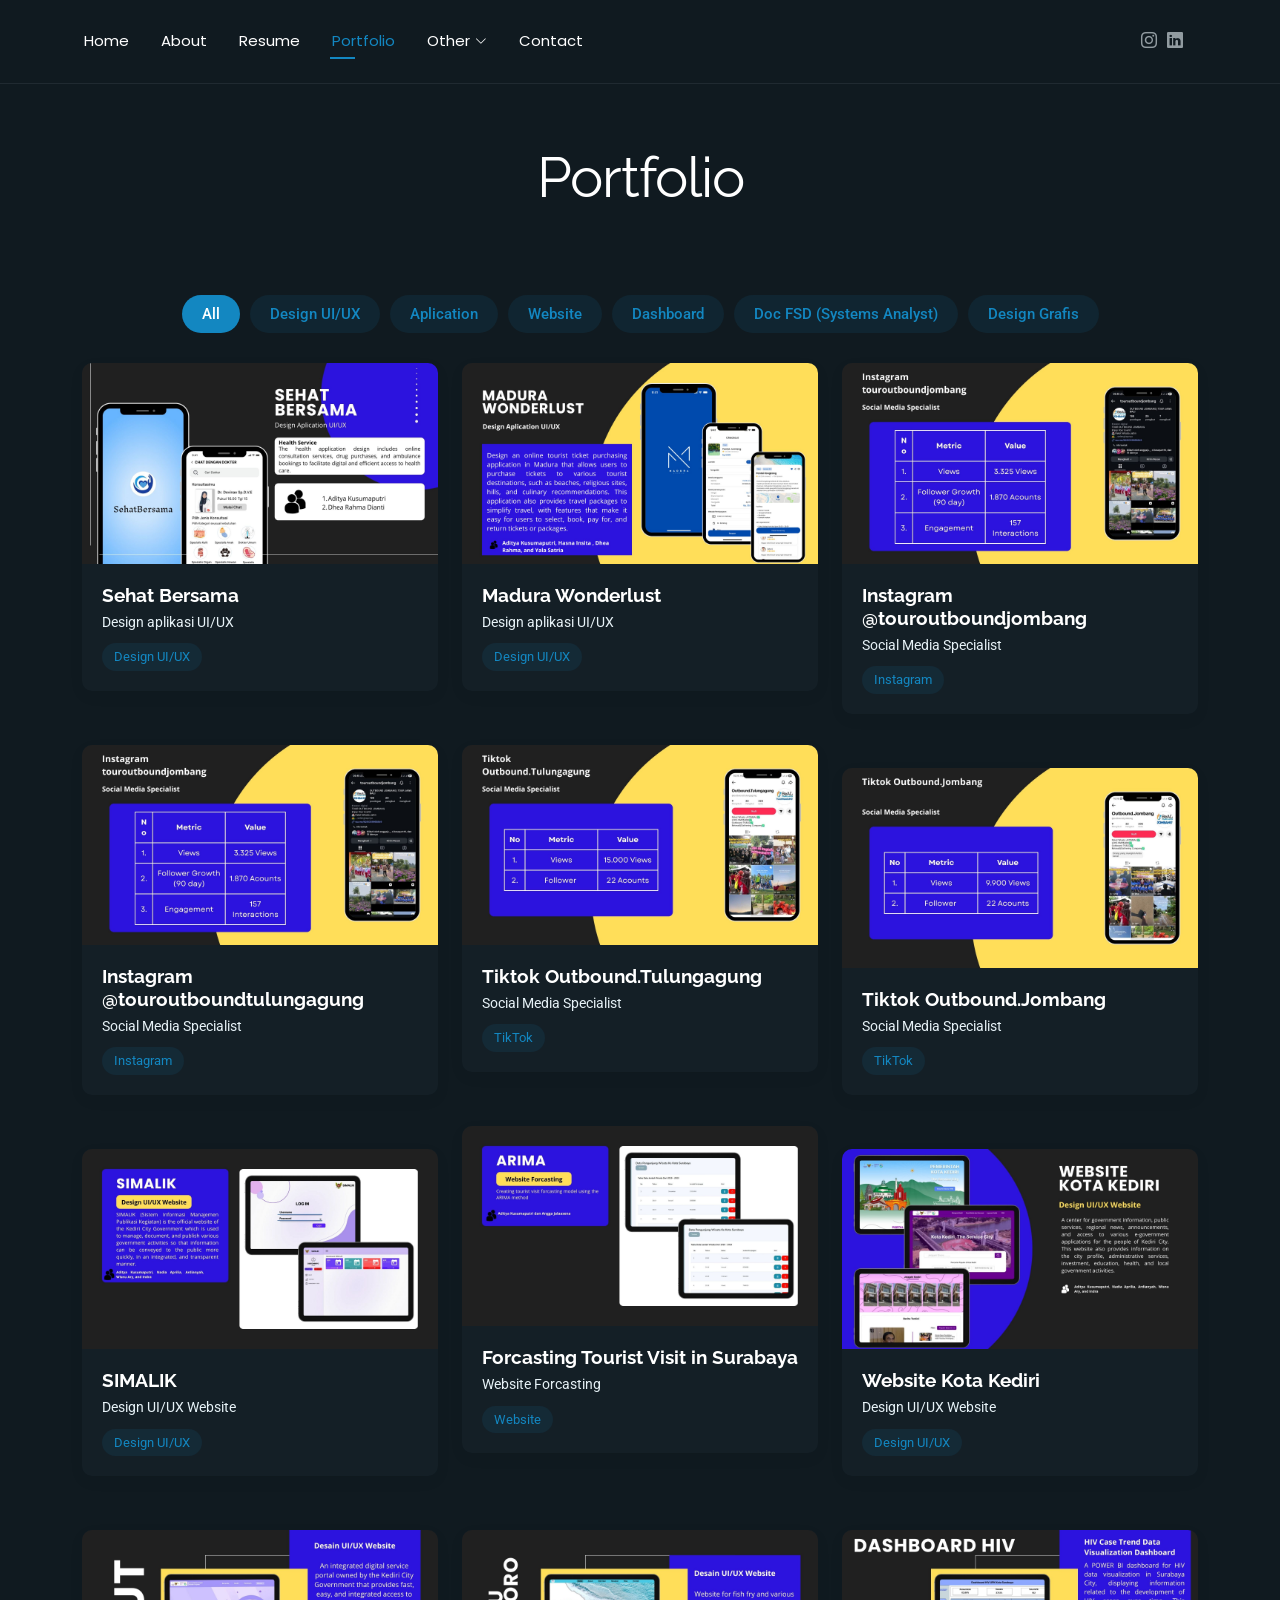
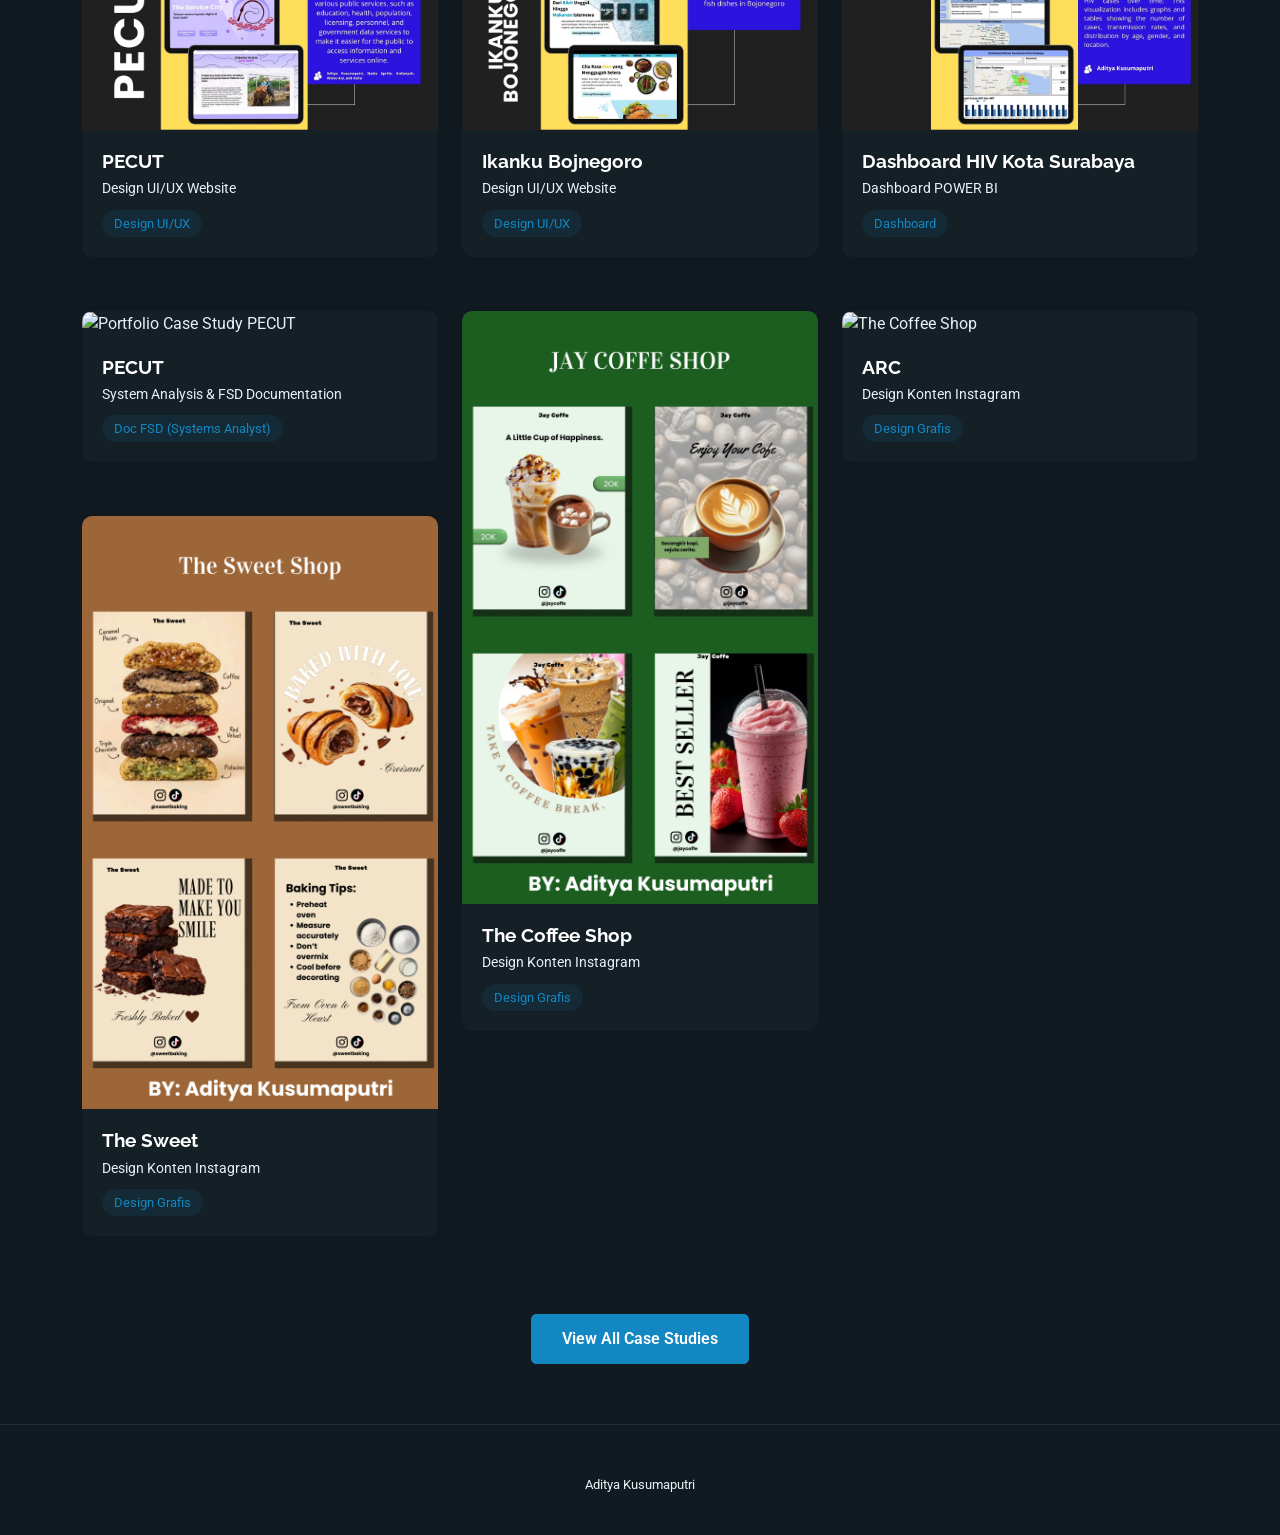
==== commit 0c58074b: "Update portfolio.html" ====
--- a/portfolio.html
+++ b/portfolio.html
@@ -114,6 +114,8 @@
             <li data-filter=".filter-finance">Aplication</li>
             <li data-filter=".filter-operations">Website</li>
             <li data-filter=".filter-technology">Dashboard</li>
+            <li data-filter=".filter-technology">Doc FSD (Systems Analyst)</li>
+            <li data-filter=".filter-technology">Design Grafis</li>
 
           </ul>
           <!-- End Portfolio Filters -->
@@ -399,53 +401,6 @@
             </div>
             <!-- END TIKTOK JOMBANG -->
 
-
-            <!-- 7. MADURA WONDERLUST APPLICATION -->
-            <div class="col-lg-4 col-md-6 portfolio-item isotope-item filter-finance">
-
-              <div class="portfolio-card">
-
-                <div class="portfolio-img">
-
-                  <img src="assets/img/portfolio/porto3.jpg"
-                    alt="Madura Wonderlust Application"
-                    class="img-fluid">
-
-                  <div class="portfolio-overlay">
-
-                    <a href="assets/img/portfolio/porto3.jpg"
-                      class="glightbox portfolio-lightbox">
-                      <i class="bi bi-plus"></i>
-                    </a>
-
-                    <a href="https://www.figma.com/proto/teppOWcpmRtpE1DvckiHtF/madura-wanderlust?node-id=16-4&starting-point-node-id=272%3A1588&t=tBsRUTv7uviy56Lc-1"
-                      target="_blank">
-                      <i class="bi bi-link-45deg"></i>
-                    </a>
-
-                  </div>
-
-                </div>
-
-
-                <div class="portfolio-info">
-
-                  <h4>Madura Wonderlust Aplication</h4>
-
-                  <p>Mobile Aplication</p>
-
-                  <div class="portfolio-tags">
-                    <span>Aplication</span>
-                  </div>
-
-                </div>
-
-              </div>
-
-            </div>
-            <!-- END MADURA WONDERLUST APPLICATION -->
-
-
             <!-- 8. FORECASTING TOURIST -->
             <div class="col-lg-4 col-md-6 portfolio-item isotope-item filter-operations">
 
@@ -540,13 +495,13 @@
 
                 <div class="portfolio-img">
 
-                  <img src="assets/img/portfolio/porto6.jpg"
+                  <img src="assets/img/portfolio/porto7.jpg"
                     alt="Website Kota Kediri"
                     class="img-fluid">
 
                   <div class="portfolio-overlay">
 
-                    <a href="assets/img/portfolio/porto6.jpg"
+                    <a href="assets/img/portfolio/porto7.jpg"
                       class="glightbox portfolio-lightbox">
                       <i class="bi bi-plus"></i>
                     </a>
@@ -586,13 +541,13 @@
 
                 <div class="portfolio-img">
 
-                  <img src="assets/img/portfolio/porto7.jpg"
+                  <img src="assets/img/portfolio/porto8.jpg"
                     alt="PECUT"
                     class="img-fluid">
 
                   <div class="portfolio-overlay">
 
-                    <a href="assets/img/portfolio/porto7.jpg"
+                    <a href="assets/img/portfolio/porto8.jpg"
                       class="glightbox portfolio-lightbox">
                       <i class="bi bi-plus"></i>
                     </a>
@@ -632,13 +587,13 @@
 
                 <div class="portfolio-img">
 
-                  <img src="assets/img/portfolio/porto8.jpg"
+                  <img src="assets/img/portfolio/Dita (5).jpg"
                     alt="Ikanku Bojonegoro"
                     class="img-fluid">
 
                   <div class="portfolio-overlay">
 
-                    <a href="assets/img/portfolio/porto8.jpg"
+                    <a href="assets/img/portfolio/Dita (5).jpg"
                       class="glightbox portfolio-lightbox">
                       <i class="bi bi-plus"></i>
                     </a>
@@ -706,6 +661,51 @@
             </div>
             <!-- END DASHBOARD HIV -->
 
+           <!-- 15. PECUT -->
+            <div class="col-lg-4 col-md-6 portfolio-item isotope-item filter-strategy">
+            
+              <div class="portfolio-card">
+            
+                <div class="portfolio-img">
+            
+                  <img src="assets/img/portfolio/FSD.png"
+                    alt="Portfolio Case Study PECUT"
+                    class="img-fluid">
+            
+                  <div class="portfolio-overlay">
+            
+                    <!-- Buka PDF -->
+                    <a href="asset/img/portfolio/Portfolio doc FSD_Aditya Kusumaputri.pdf"
+                      target="_blank">
+                      <i class="bi bi-plus"></i>
+                    </a>
+            
+                    <!-- Google Drive -->
+                    <a href="https://drive.google.com/file/d/1NCT6QZV81HpNi1DNdaSBFeef2wH1EBpZ/view?usp=drive_link"
+                      target="_blank">
+                      <i class="bi bi-link-45deg"></i>
+                    </a>
+            
+                  </div>
+            
+                </div>
+            
+                <div class="portfolio-info">
+            
+                  <h4>PECUT</h4>
+            
+                  <p>System Analysis &amp; FSD Documentation</p>
+            
+                  <div class="portfolio-tags">
+                    <span>Doc FSD (Systems Analyst)</span>
+                  </div>
+            
+                </div>
+            
+              </div>
+            
+            </div>
+            <!-- END PECUT -->
 
             <!-- 14. THE COFFEE SHOP -->
             <div class="col-lg-4 col-md-6 portfolio-item isotope-item filter-strategy">
@@ -744,7 +744,7 @@
                   <p>Design Konten Instagram</p>
 
                   <div class="portfolio-tags">
-                    <span>Instagram</span>
+                    <span>Design Grafis</span>
                   </div>
 
                 </div>
@@ -754,7 +754,52 @@
             </div>
             <!-- END THE COFFEE SHOP -->
 
-
+             <!-- 14.ARC -->
+            <div class="col-lg-4 col-md-6 portfolio-item isotope-item filter-strategy">
+
+              <div class="portfolio-card">
+
+                <div class="portfolio-img">
+
+                  <!-- SUDAH DIPERBAIKI -->
+                  <img src="assets/img/portfolio/Design.png"
+                    alt="The Coffee Shop"
+                    class="img-fluid">
+
+                  <div class="portfolio-overlay">
+
+                    <!-- Gambar yang dibuka juga utama1.png -->
+                    <a href="assets/img/portfolio/Design.png"
+                      class="glightbox portfolio-lightbox">
+                      <i class="bi bi-plus"></i>
+                    </a>
+
+                    <a href="https://drive.google.com/drive/folders/1Yxq39oRyuL55eM_MRDHRWwwL2kYTwm-H?usp=drive_link"
+                      target="_blank">
+                      <i class="bi bi-link-45deg"></i>
+                    </a>
+
+                  </div>
+
+                </div>
+
+
+                <div class="portfolio-info">
+
+                  <h4>ARC</h4>
+
+                  <p>Design Konten Instagram</p>
+
+                  <div class="portfolio-tags">
+                    <span>Design Grafis</span>
+                  </div>
+
+                </div>
+
+              </div>
+
+            </div>
+            <!-- Design -->
             <!-- 15. THE SWEET -->
             <div class="col-lg-4 col-md-6 portfolio-item isotope-item filter-strategy">
 
@@ -792,8 +837,9 @@
                   <p>Design Konten Instagram</p>
 
                   <div class="portfolio-tags">
-                    <span>Instagram</span>
-                  </div>
+                    <span>Design Grafis</span>
+                  </div>
+                  
 
                 </div>
 
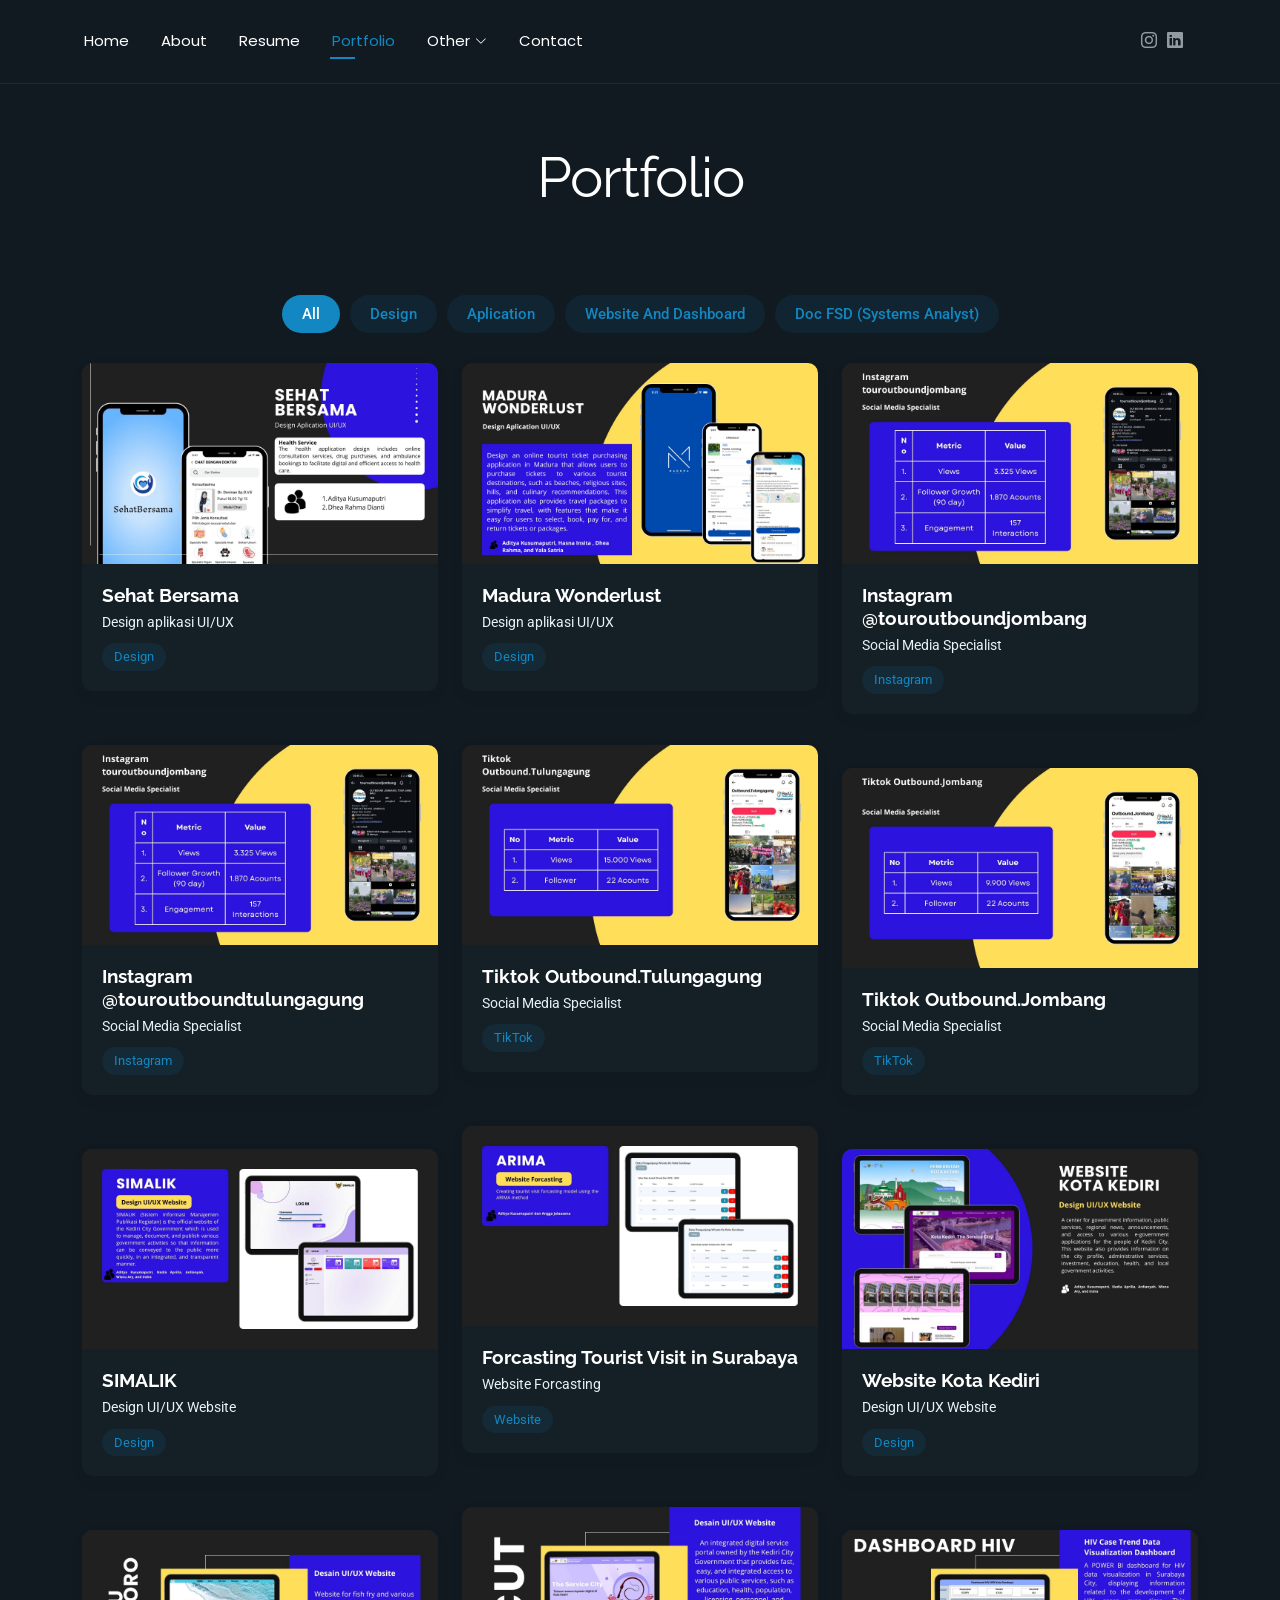
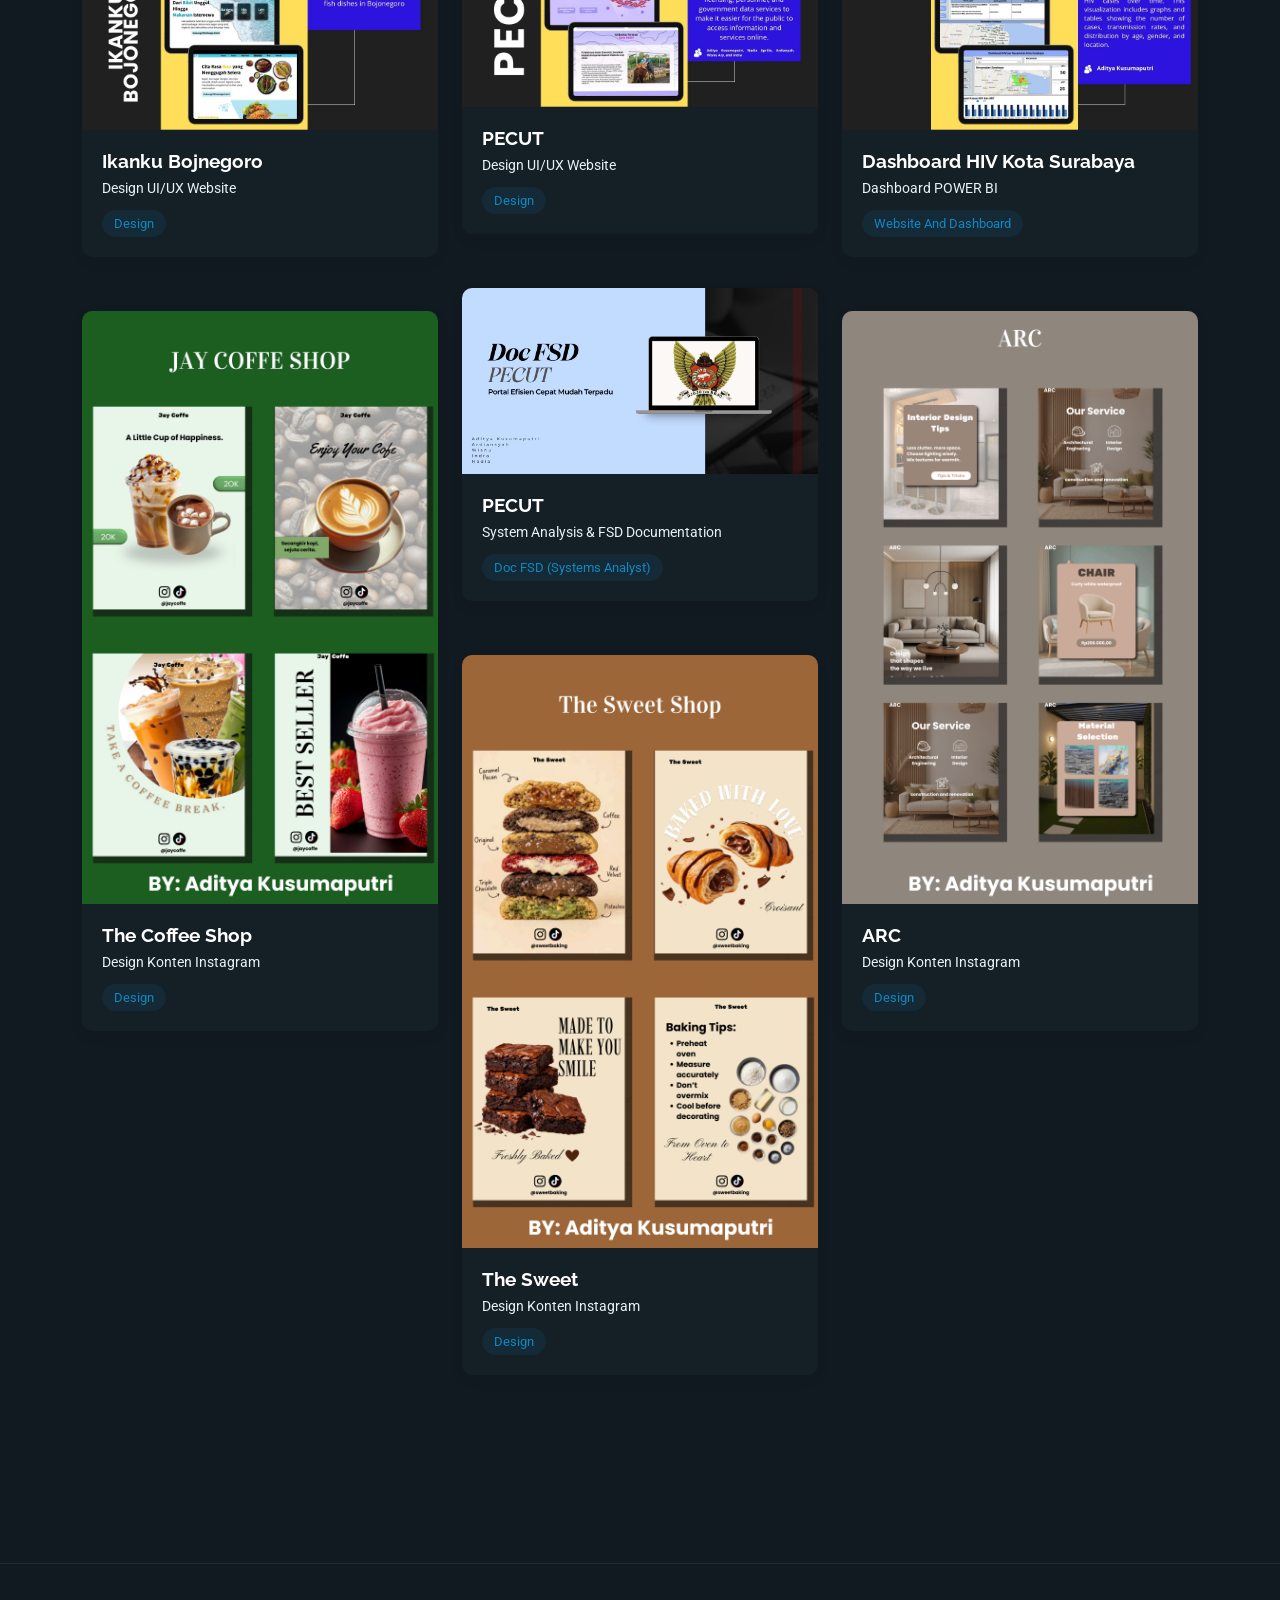
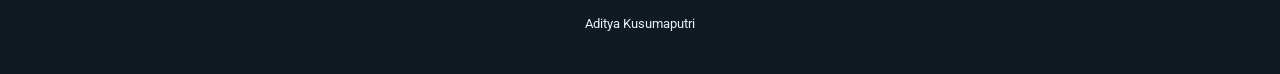
==== commit 2a63fe98: "Update portfolio.html" ====
--- a/portfolio.html
+++ b/portfolio.html
@@ -110,12 +110,11 @@
             data-aos-delay="200">
 
             <li data-filter="*" class="filter-active">All</li>
-            <li data-filter=".filter-strategy">Design UI/UX</li>
+            <li data-filter=".filter-strategy">Design</li>
             <li data-filter=".filter-finance">Aplication</li>
-            <li data-filter=".filter-operations">Website</li>
-            <li data-filter=".filter-technology">Dashboard</li>
+            <li data-filter=".filter-operations">Website And Dashboard</li>
             <li data-filter=".filter-technology">Doc FSD (Systems Analyst)</li>
-            <li data-filter=".filter-technology">Design Grafis</li>
+    
 
           </ul>
           <!-- End Portfolio Filters -->
@@ -161,7 +160,7 @@
                   <p>Design aplikasi UI/UX</p>
 
                   <div class="portfolio-tags">
-                    <span>Design UI/UX</span>
+                    <span>Design</span>
                   </div>
 
                 </div>
@@ -207,7 +206,7 @@
                   <p>Design aplikasi UI/UX</p>
 
                   <div class="portfolio-tags">
-                    <span>Design UI/UX</span>
+                    <span>Design</span>
                   </div>
 
                 </div>
@@ -477,7 +476,7 @@
                   <p>Design UI/UX Website</p>
 
                   <div class="portfolio-tags">
-                    <span>Design UI/UX</span>
+                    <span>Design</span>
                   </div>
 
                 </div>
@@ -523,7 +522,7 @@
                   <p>Design UI/UX Website</p>
 
                   <div class="portfolio-tags">
-                    <span>Design UI/UX</span>
+                    <span>Design</span>
                   </div>
 
                 </div>
@@ -569,7 +568,7 @@
                   <p>Design UI/UX Website</p>
 
                   <div class="portfolio-tags">
-                    <span>Design UI/UX</span>
+                    <span>Design</span>
                   </div>
 
                 </div>
@@ -610,7 +609,7 @@
                   <p>Design UI/UX Website</p>
 
                   <div class="portfolio-tags">
-                    <span>Design UI/UX</span>
+                    <span>Design</span>
                   </div>
 
                 </div>
@@ -651,7 +650,7 @@
                   <p>Dashboard POWER BI</p>
 
                   <div class="portfolio-tags">
-                    <span>Dashboard</span>
+                    <span>Website And Dashboard</span>
                   </div>
 
                 </div>
@@ -744,7 +743,7 @@
                   <p>Design Konten Instagram</p>
 
                   <div class="portfolio-tags">
-                    <span>Design Grafis</span>
+                    <span>Design</span>
                   </div>
 
                 </div>
@@ -791,7 +790,7 @@
                   <p>Design Konten Instagram</p>
 
                   <div class="portfolio-tags">
-                    <span>Design Grafis</span>
+                    <span>Design</span>
                   </div>
 
                 </div>
@@ -837,7 +836,7 @@
                   <p>Design Konten Instagram</p>
 
                   <div class="portfolio-tags">
-                    <span>Design Grafis</span>
+                    <span>Design</span>
                   </div>
                   
 
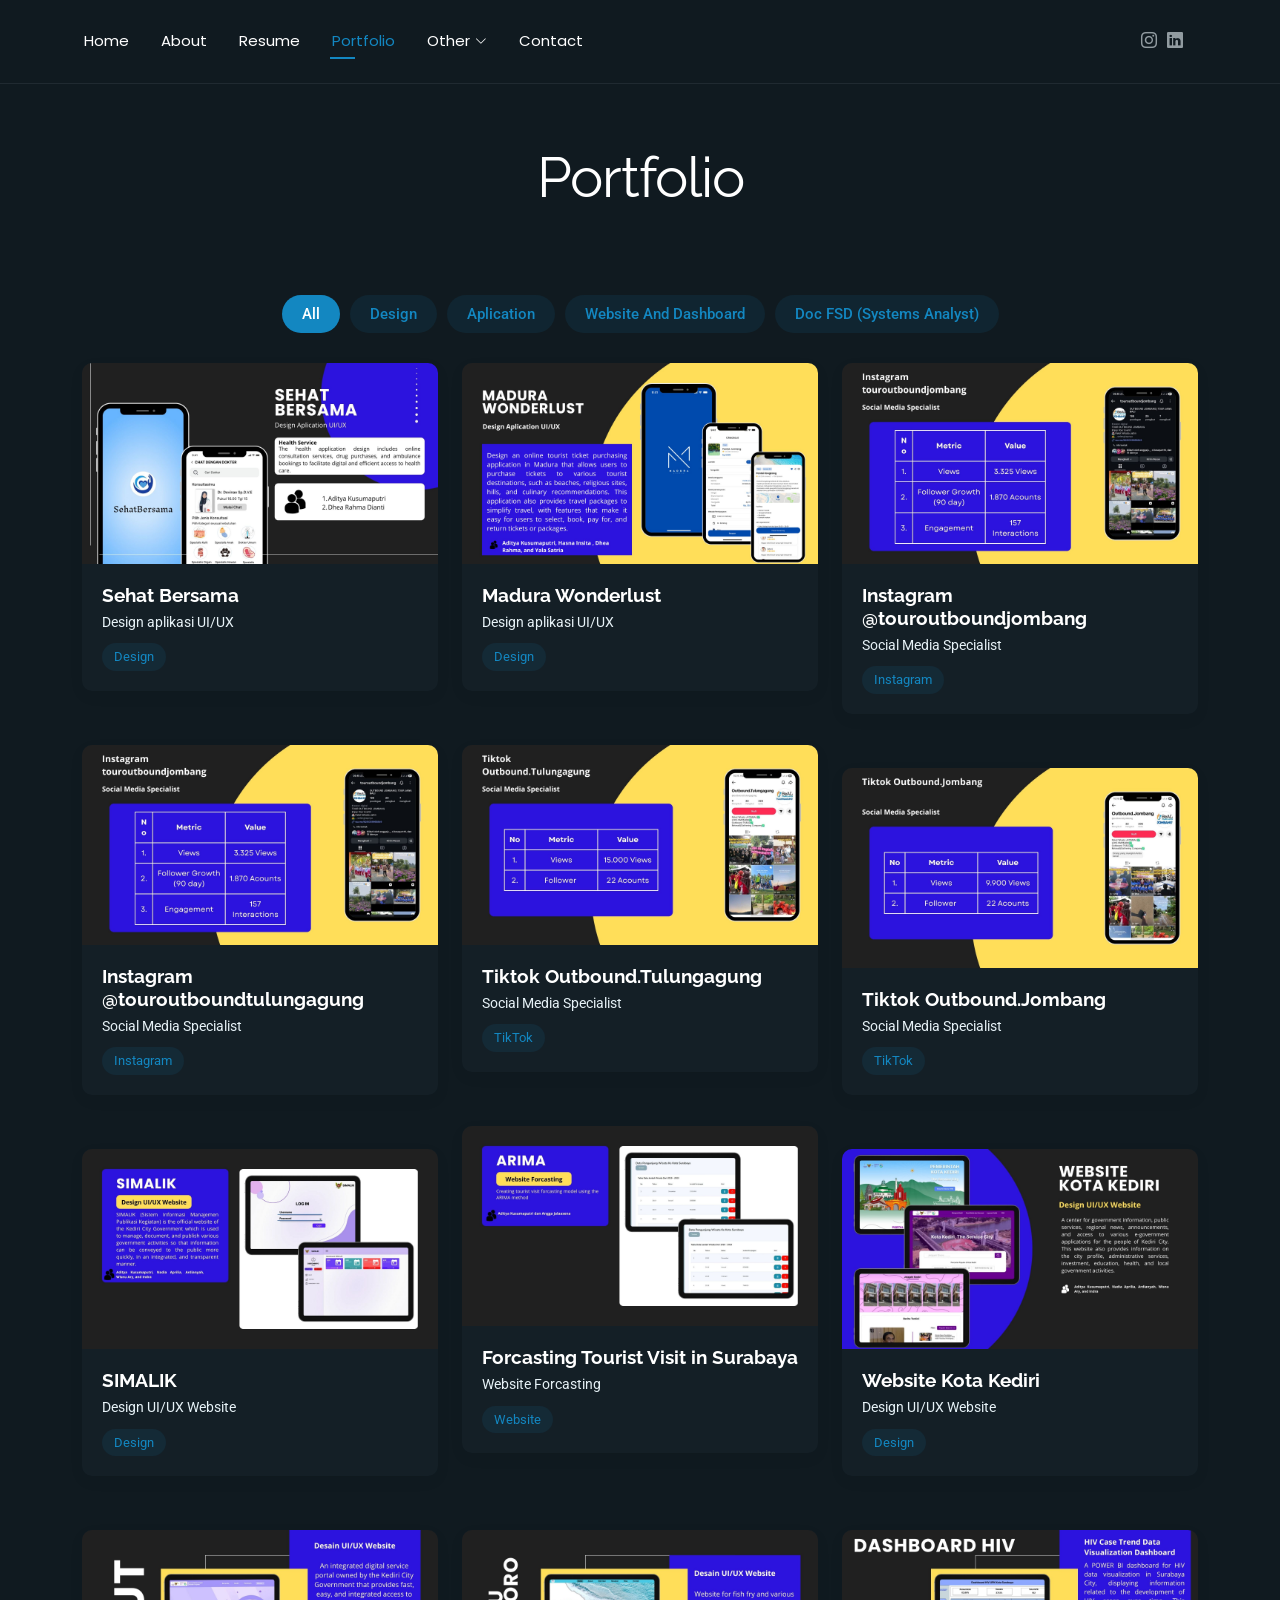
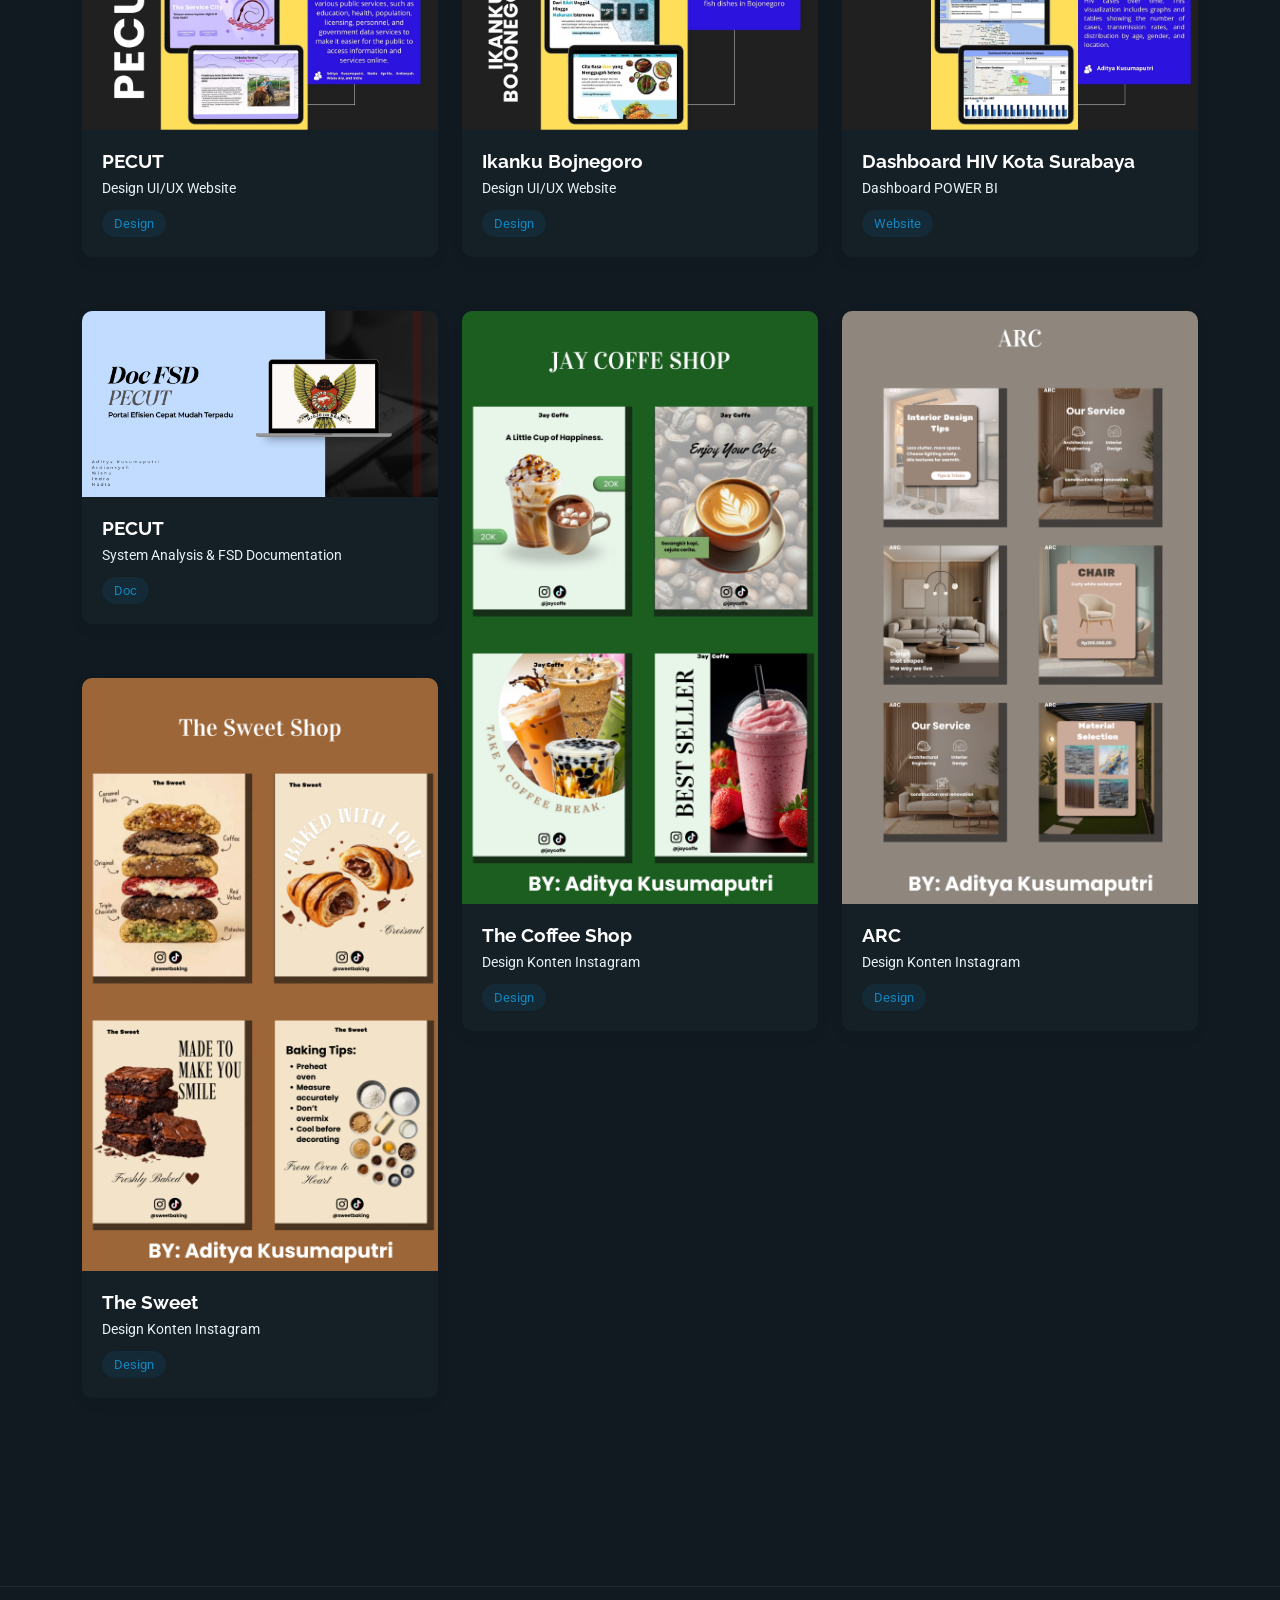
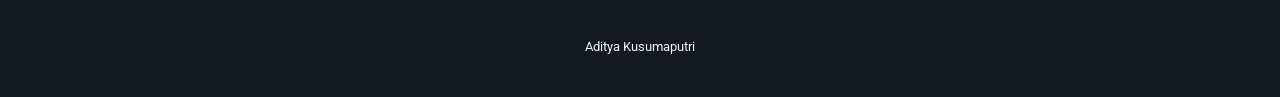
==== commit 78e41eb7: "Simplify portfolio tags in portfolio.html" ====
--- a/portfolio.html
+++ b/portfolio.html
@@ -650,7 +650,7 @@
                   <p>Dashboard POWER BI</p>
 
                   <div class="portfolio-tags">
-                    <span>Website And Dashboard</span>
+                    <span>Website</span>
                   </div>
 
                 </div>
@@ -696,7 +696,7 @@
                   <p>System Analysis &amp; FSD Documentation</p>
             
                   <div class="portfolio-tags">
-                    <span>Doc FSD (Systems Analyst)</span>
+                    <span>Doc</span>
                   </div>
             
                 </div>
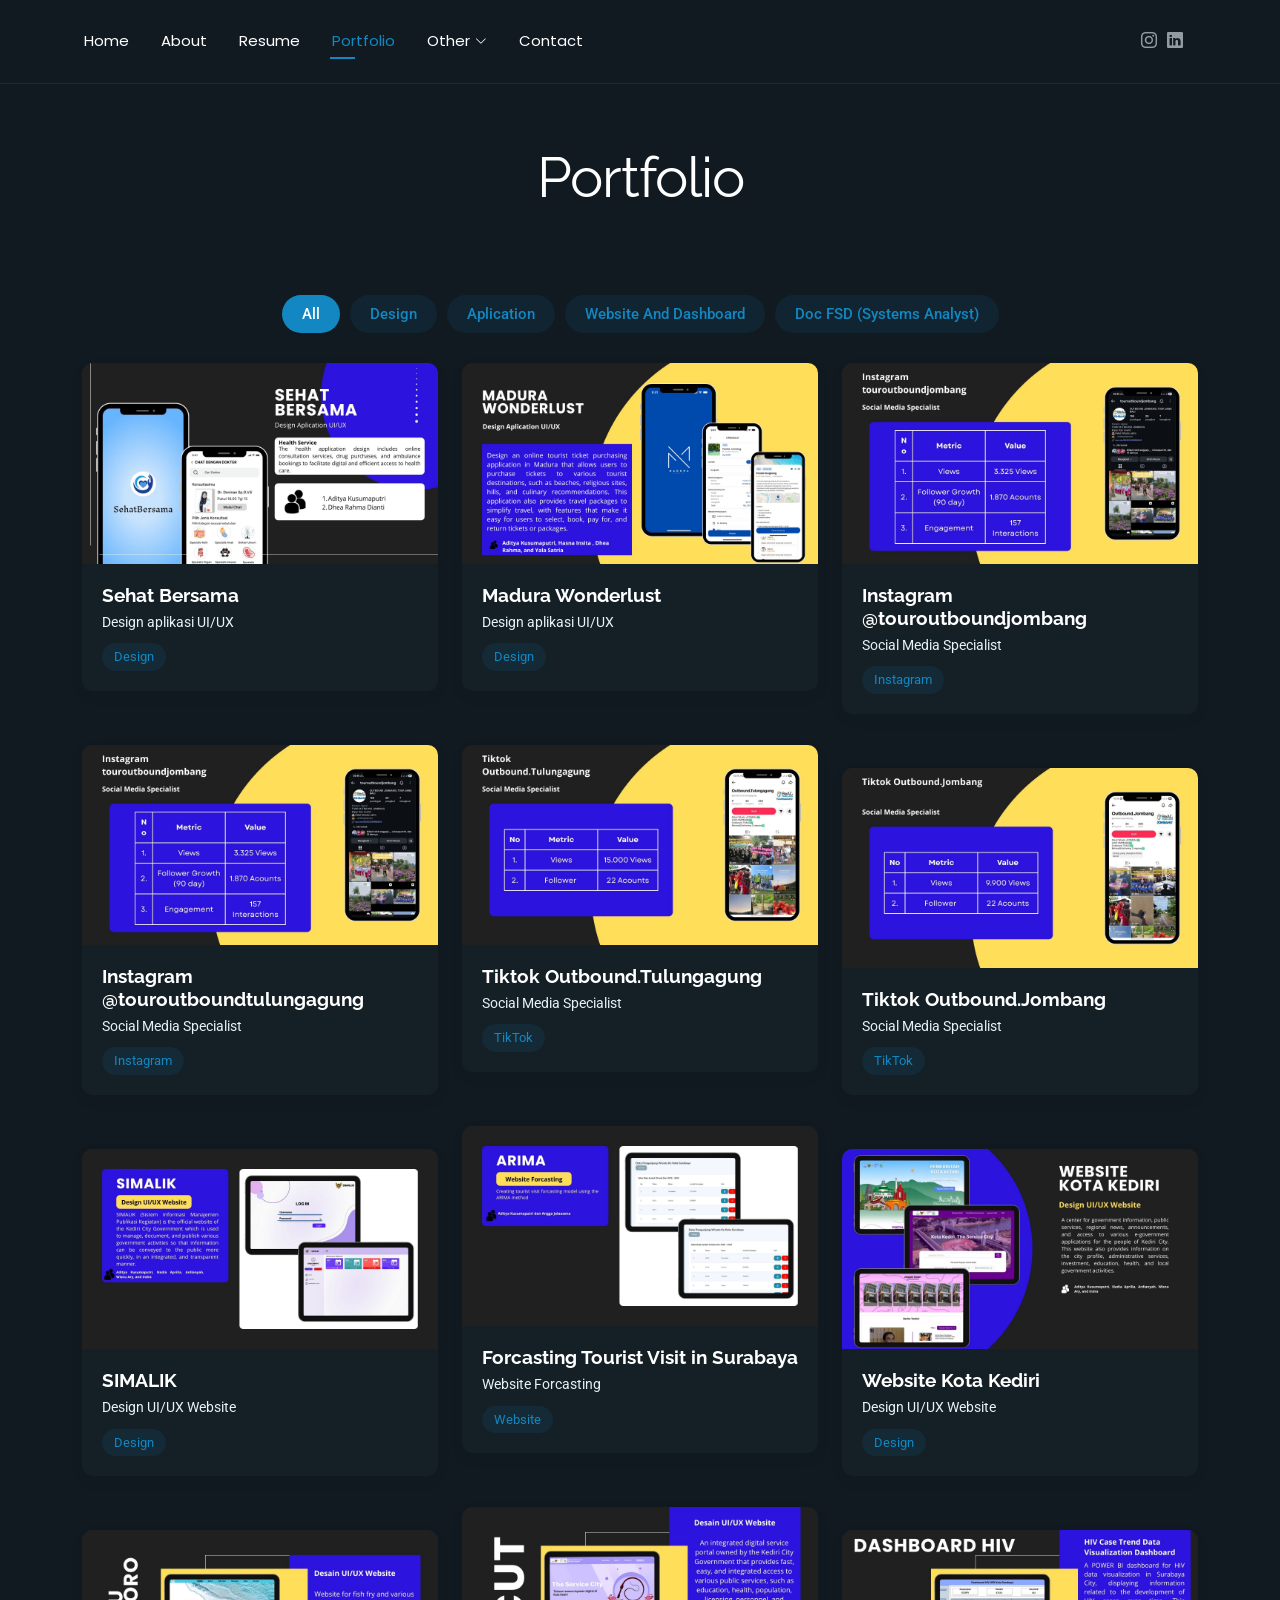
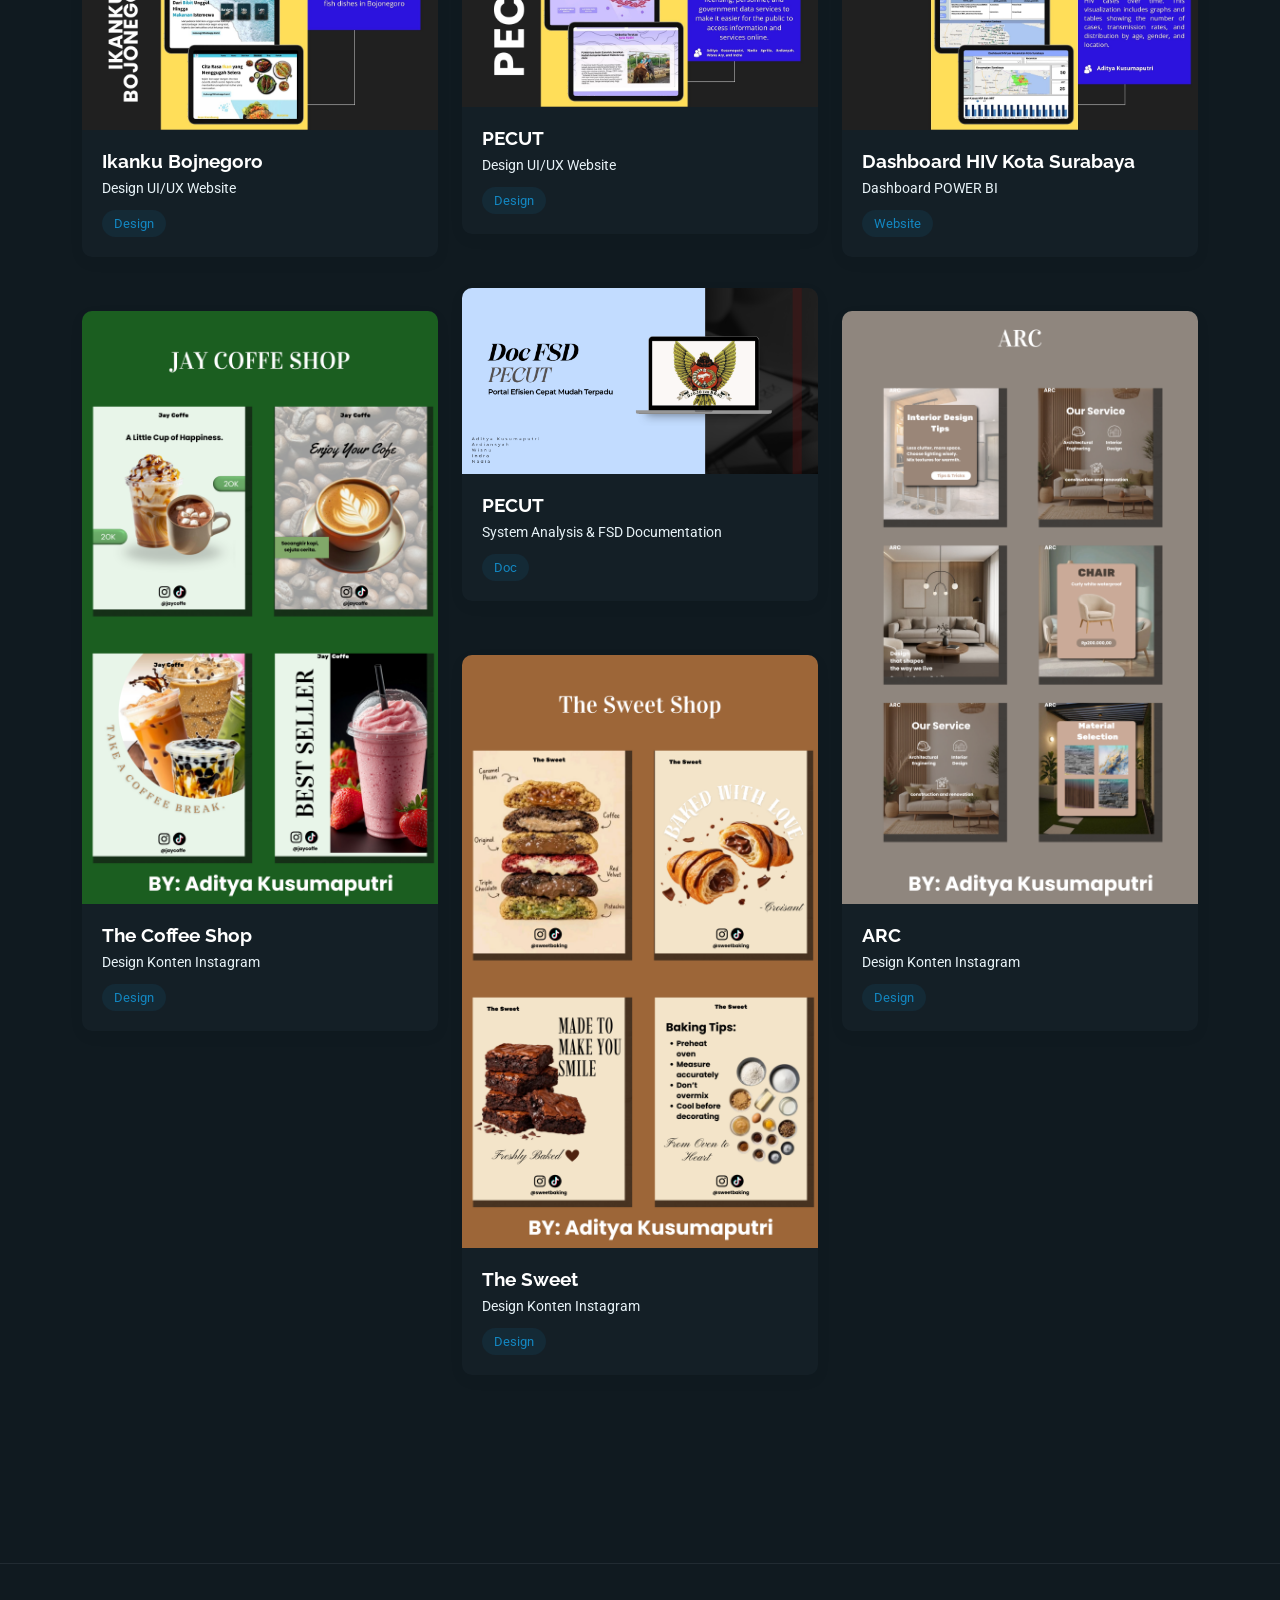
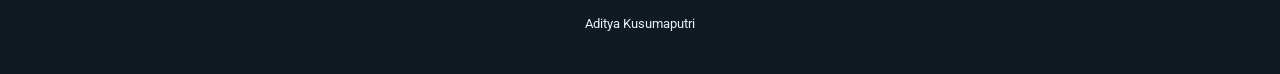
==== commit dc45fb4e: "Update portfolio.html" ====
--- a/portfolio.html
+++ b/portfolio.html
@@ -621,7 +621,7 @@
 
 
             <!-- 13. DASHBOARD HIV -->
-            <div class="col-lg-4 col-md-6 portfolio-item isotope-item filter-technology">
+            <div class="col-lg-4 col-md-6 portfolio-item isotope-item filter-operations">
 
               <div class="portfolio-card">
 
@@ -661,7 +661,7 @@
             <!-- END DASHBOARD HIV -->
 
            <!-- 15. PECUT -->
-            <div class="col-lg-4 col-md-6 portfolio-item isotope-item filter-strategy">
+            <div class="col-lg-4 col-md-6 portfolio-item isotope-item filter-technology">
             
               <div class="portfolio-card">
             
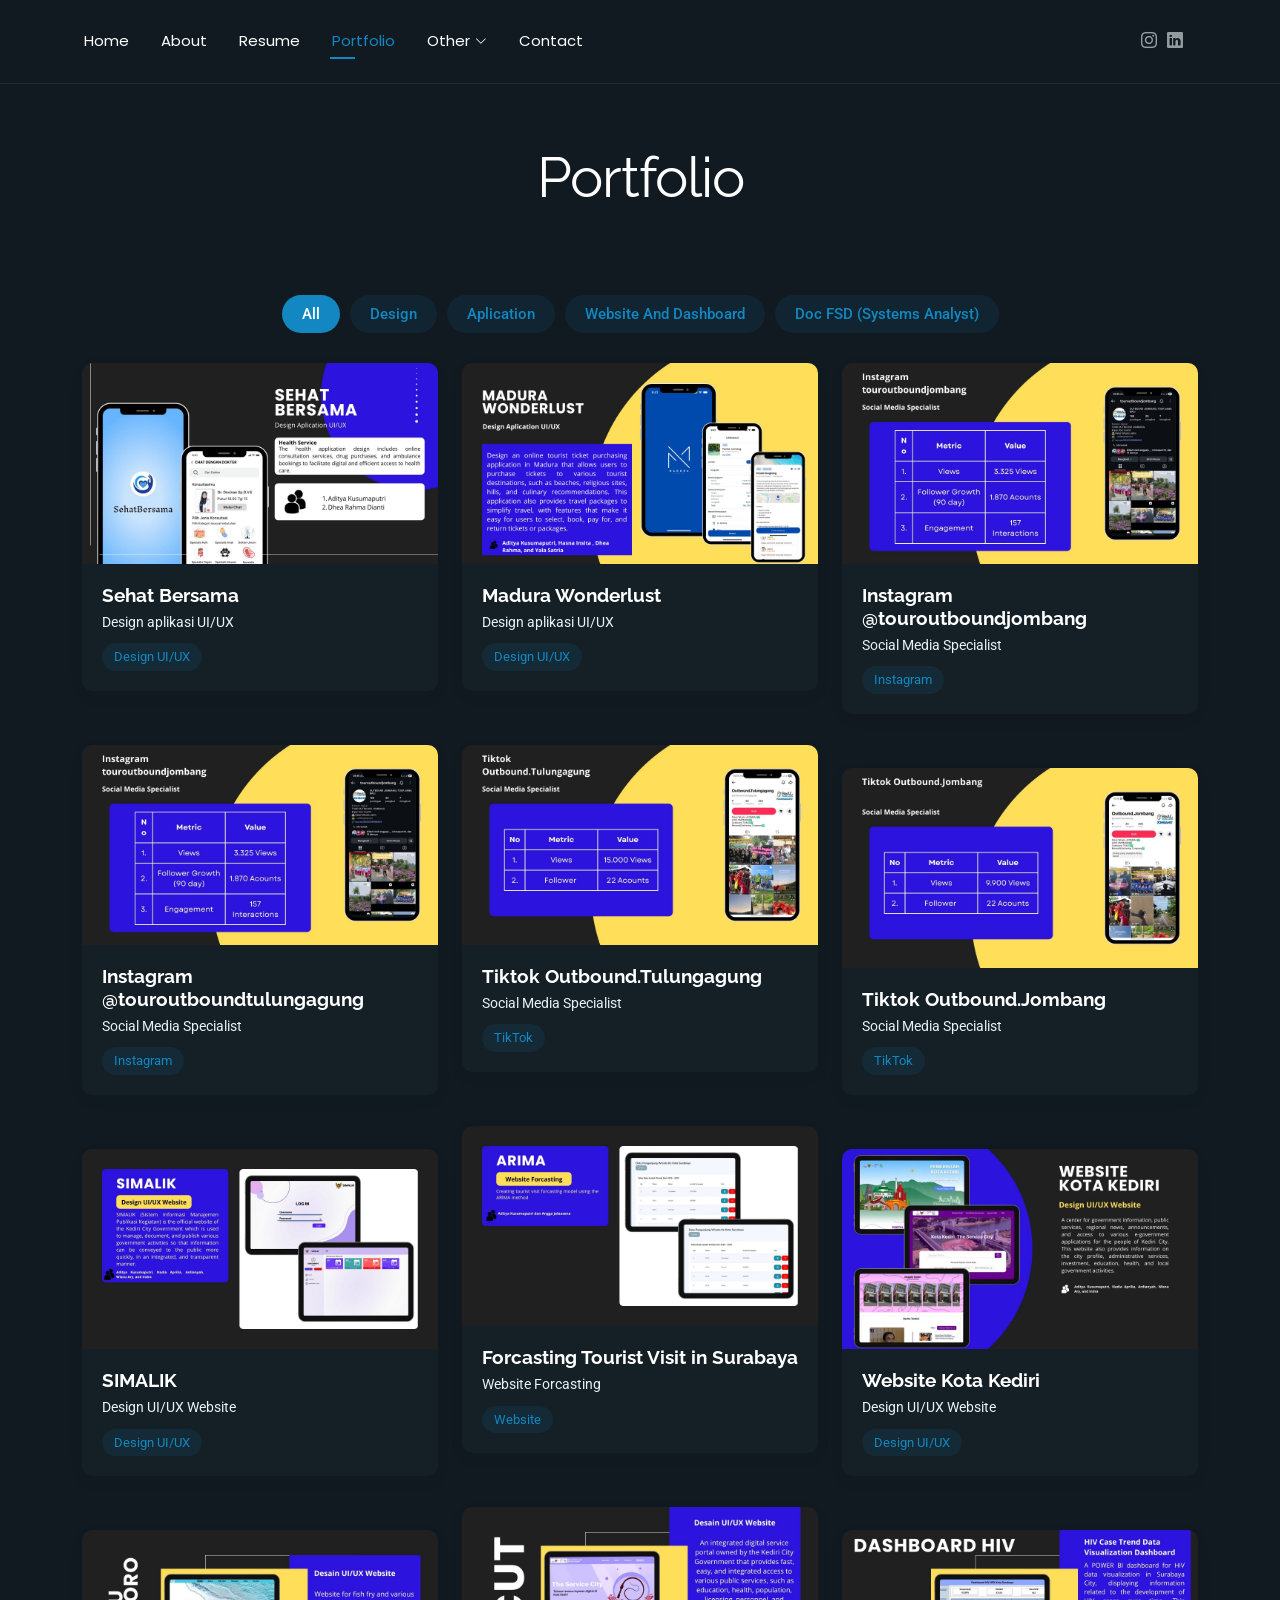
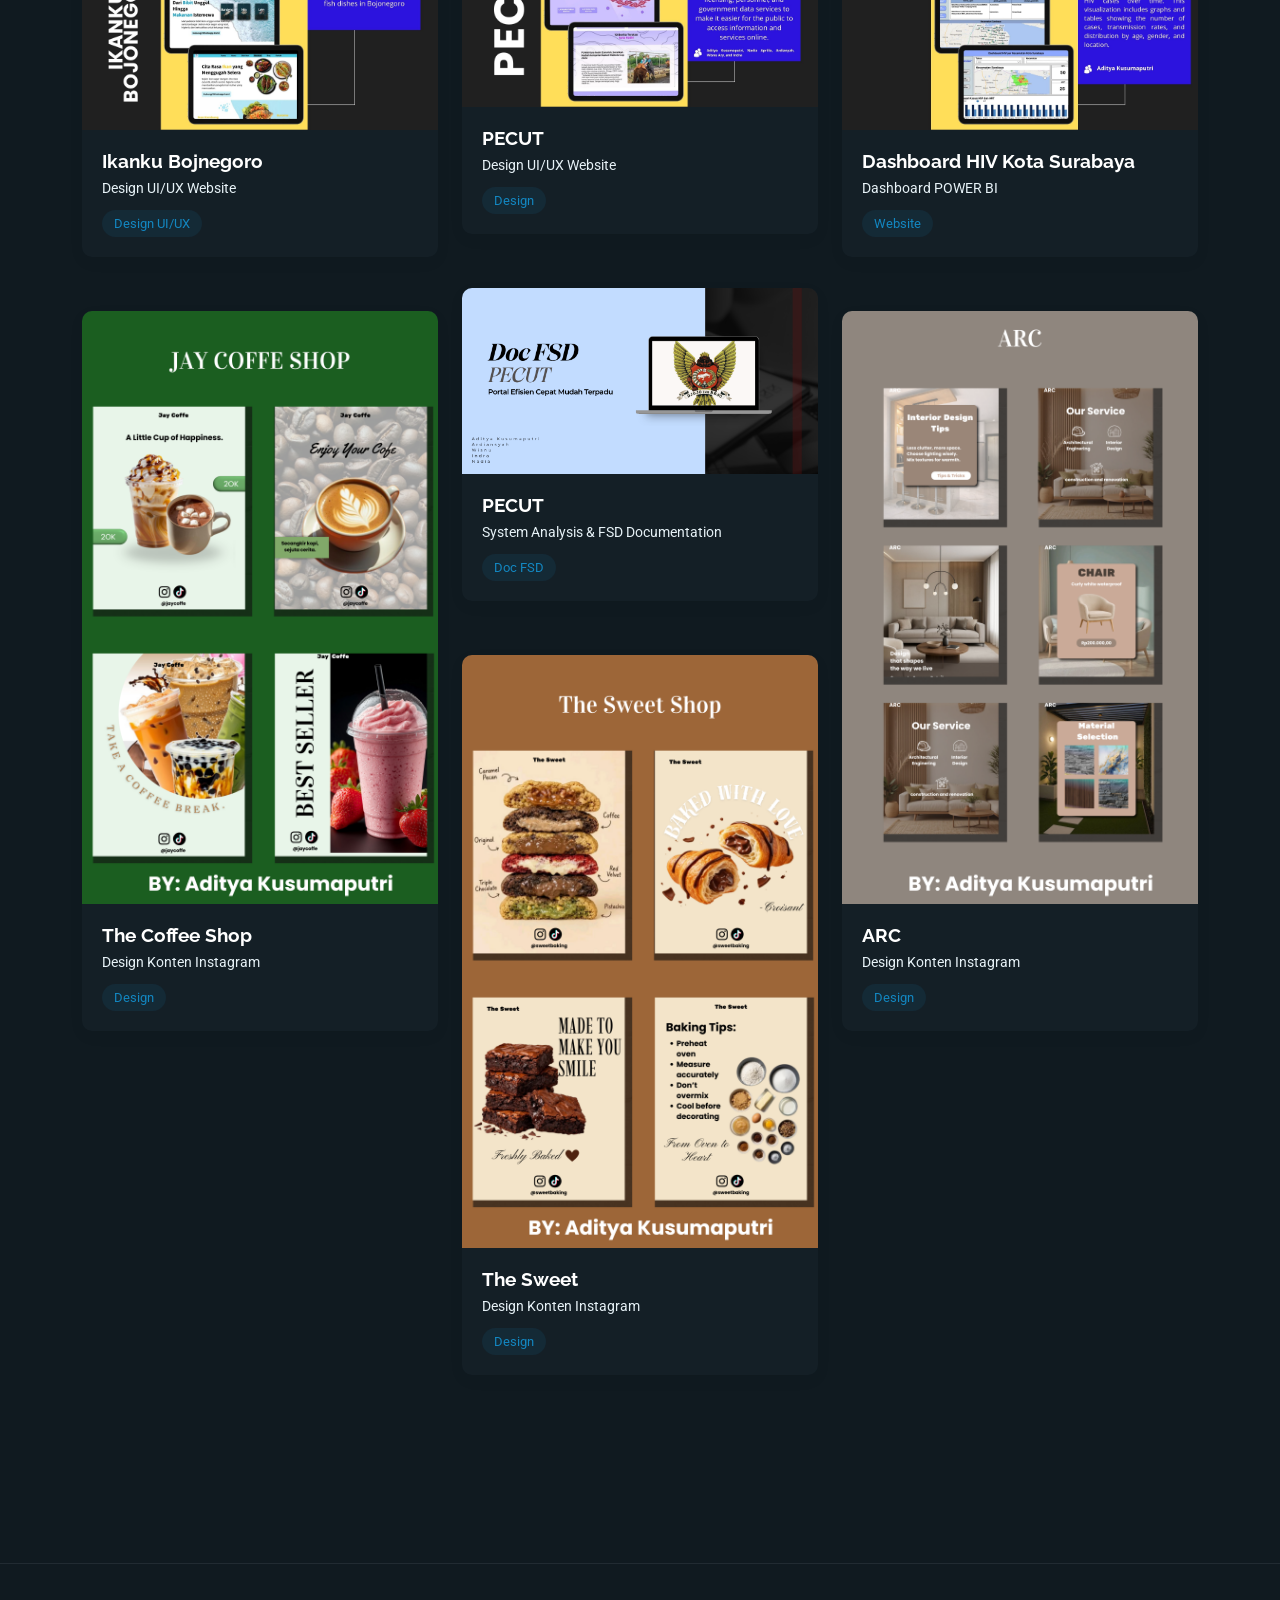
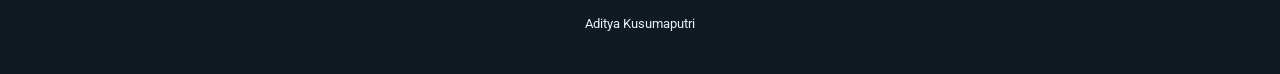
==== commit 64d126ef: "Update portfolio.html" ====
--- a/portfolio.html
+++ b/portfolio.html
@@ -160,7 +160,7 @@
                   <p>Design aplikasi UI/UX</p>
 
                   <div class="portfolio-tags">
-                    <span>Design</span>
+                    <span>Design UI/UX</span>
                   </div>
 
                 </div>
@@ -206,7 +206,7 @@
                   <p>Design aplikasi UI/UX</p>
 
                   <div class="portfolio-tags">
-                    <span>Design</span>
+                    <span>Design UI/UX</span>
                   </div>
 
                 </div>
@@ -476,7 +476,7 @@
                   <p>Design UI/UX Website</p>
 
                   <div class="portfolio-tags">
-                    <span>Design</span>
+                    <span>Design UI/UX</span>
                   </div>
 
                 </div>
@@ -522,7 +522,7 @@
                   <p>Design UI/UX Website</p>
 
                   <div class="portfolio-tags">
-                    <span>Design</span>
+                    <span>Design UI/UX</span>
                   </div>
 
                 </div>
@@ -609,7 +609,7 @@
                   <p>Design UI/UX Website</p>
 
                   <div class="portfolio-tags">
-                    <span>Design</span>
+                    <span>Design UI/UX</span>
                   </div>
 
                 </div>
@@ -696,7 +696,7 @@
                   <p>System Analysis &amp; FSD Documentation</p>
             
                   <div class="portfolio-tags">
-                    <span>Doc</span>
+                    <span>Doc FSD</span>
                   </div>
             
                 </div>
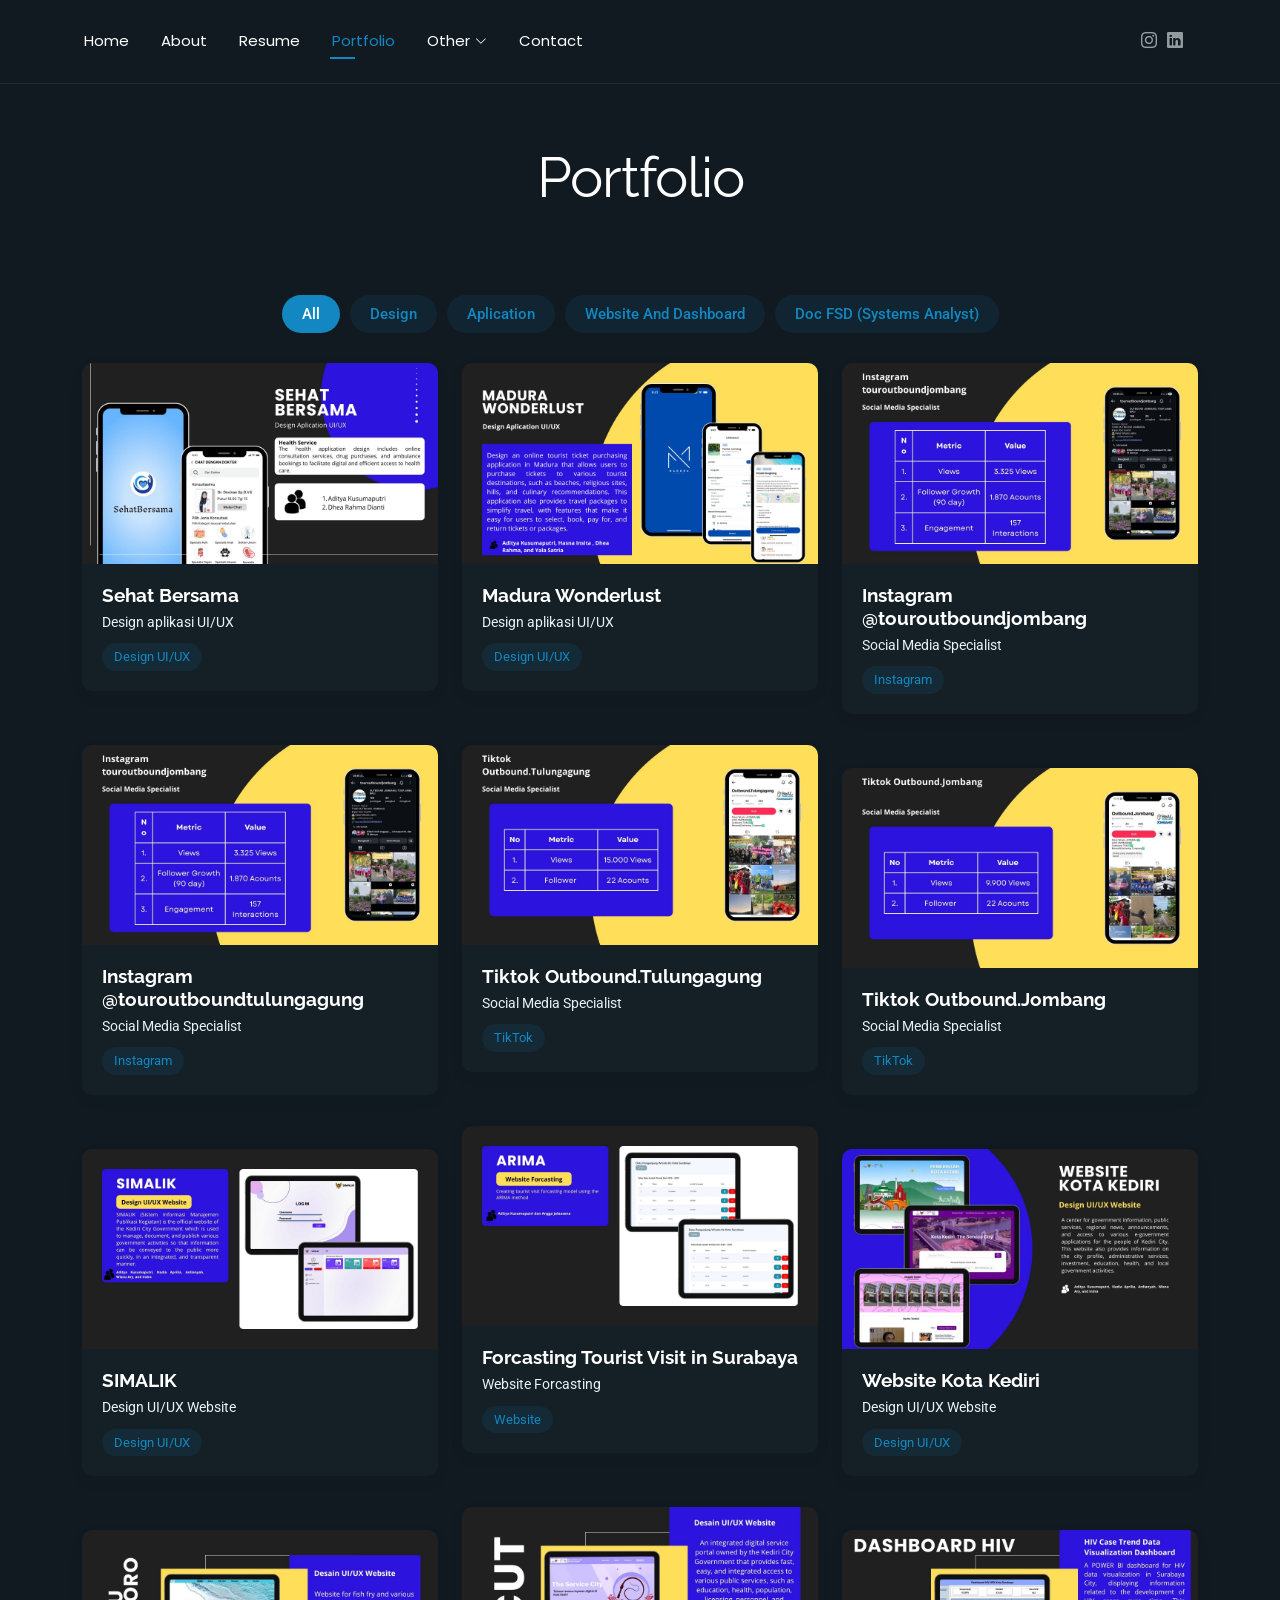
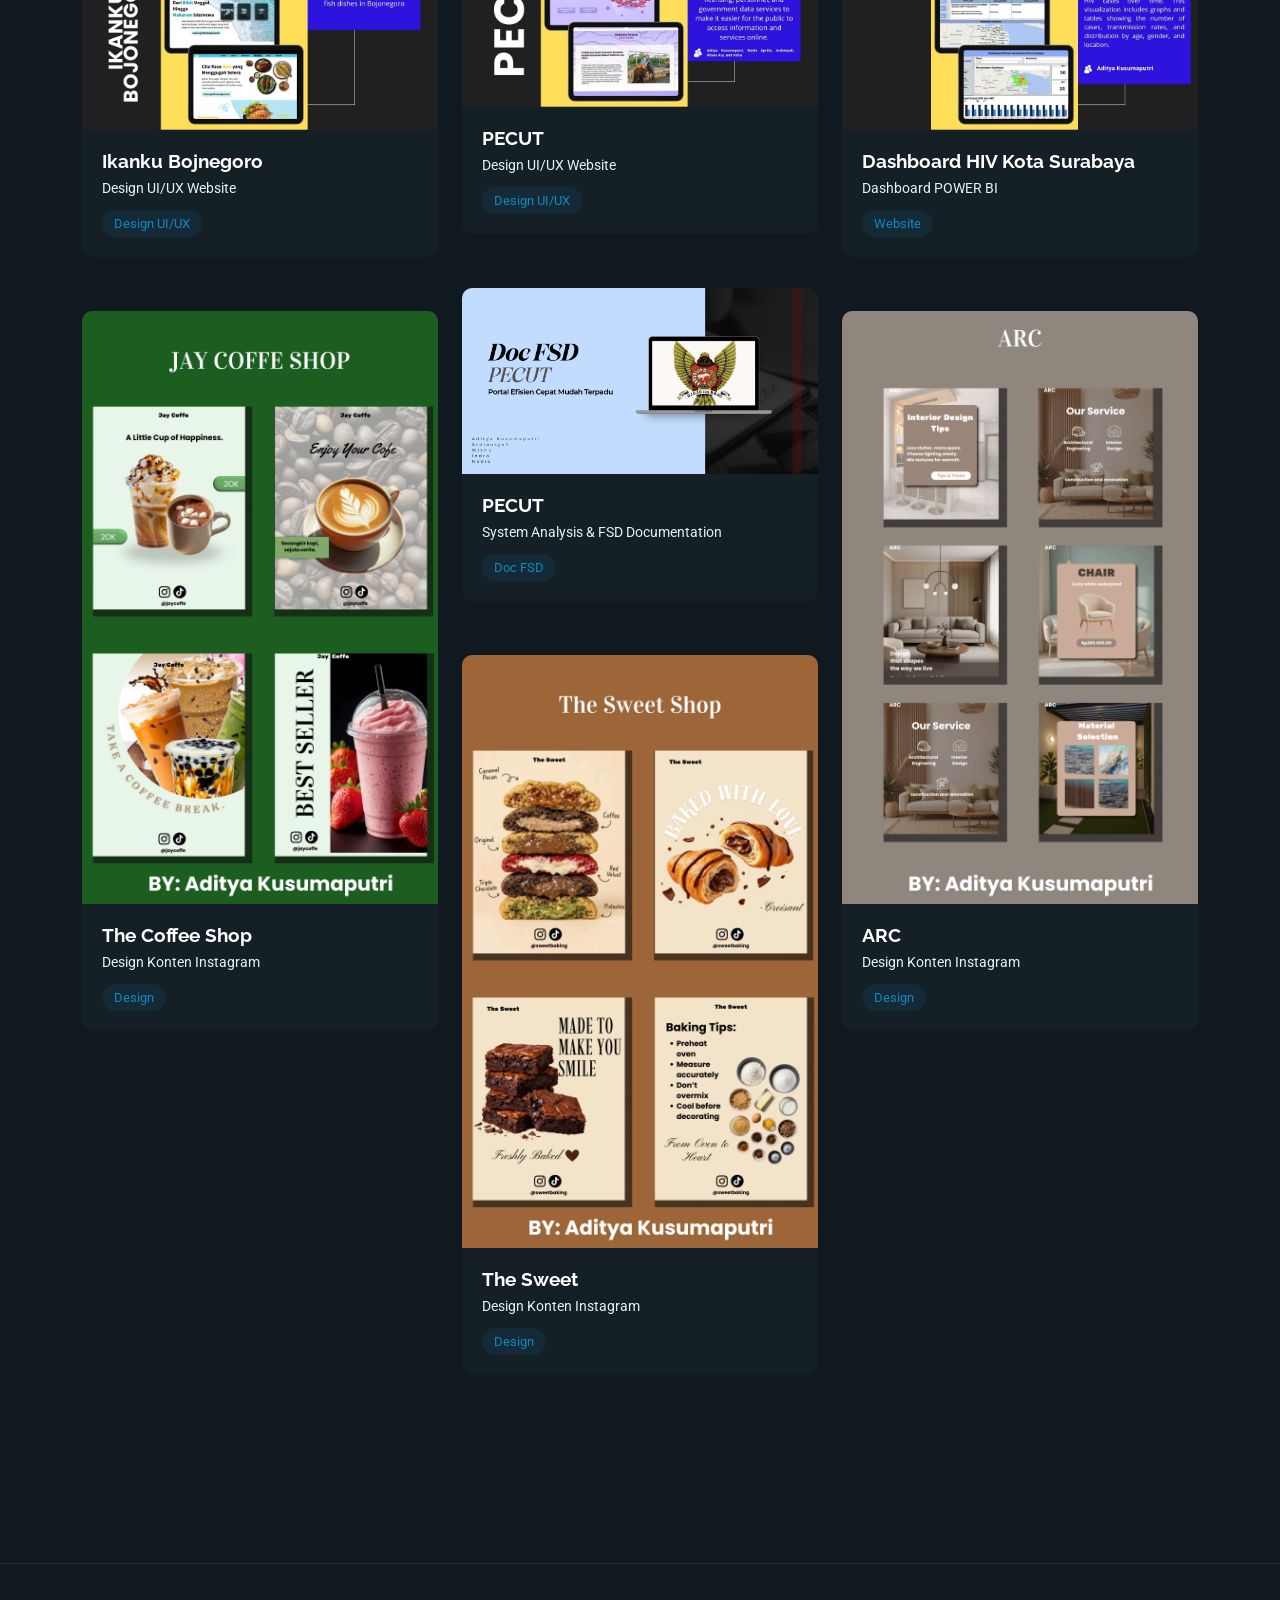
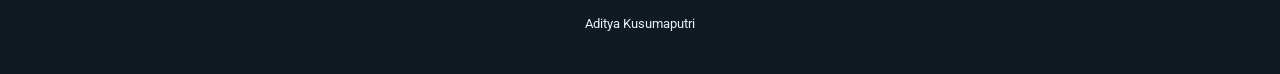
==== commit 3f0bcc9c: "Update portfolio.html" ====
--- a/portfolio.html
+++ b/portfolio.html
@@ -568,7 +568,7 @@
                   <p>Design UI/UX Website</p>
 
                   <div class="portfolio-tags">
-                    <span>Design</span>
+                    <span>Design UI/UX</span>
                   </div>
 
                 </div>
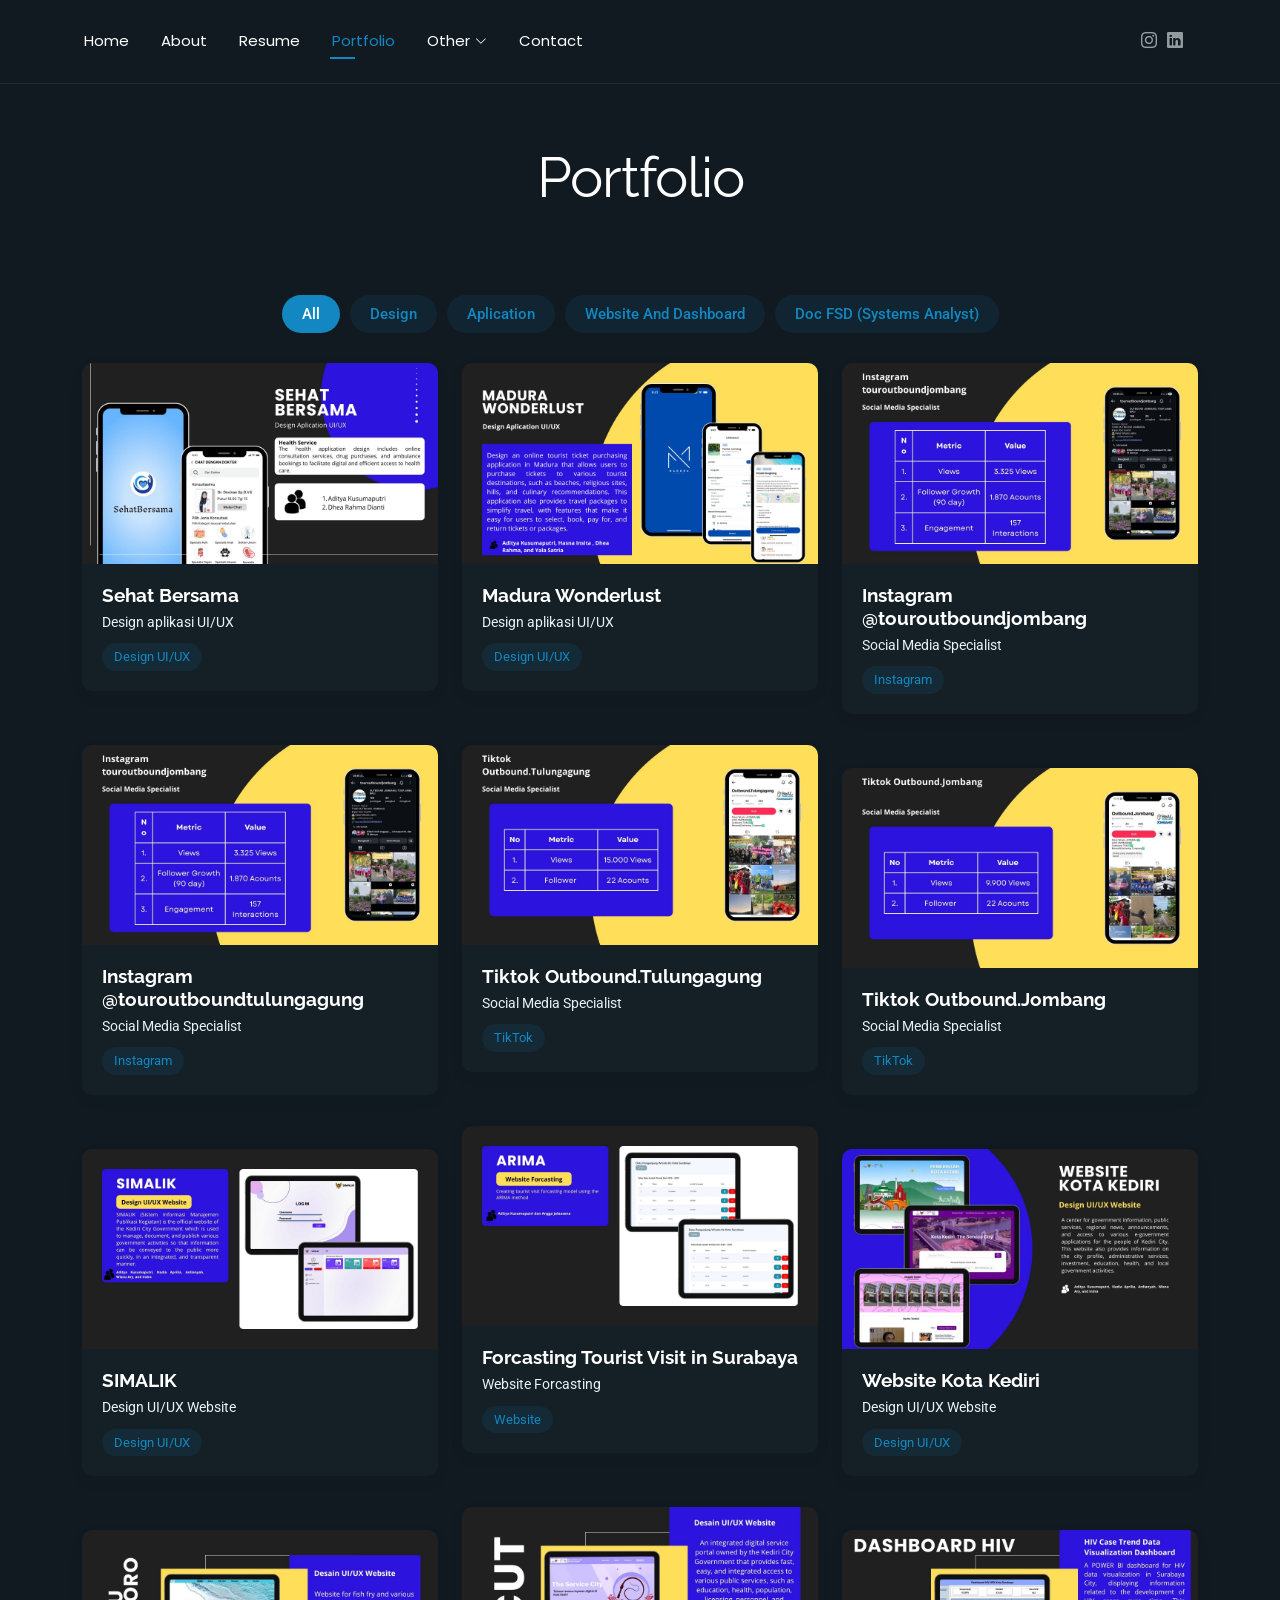
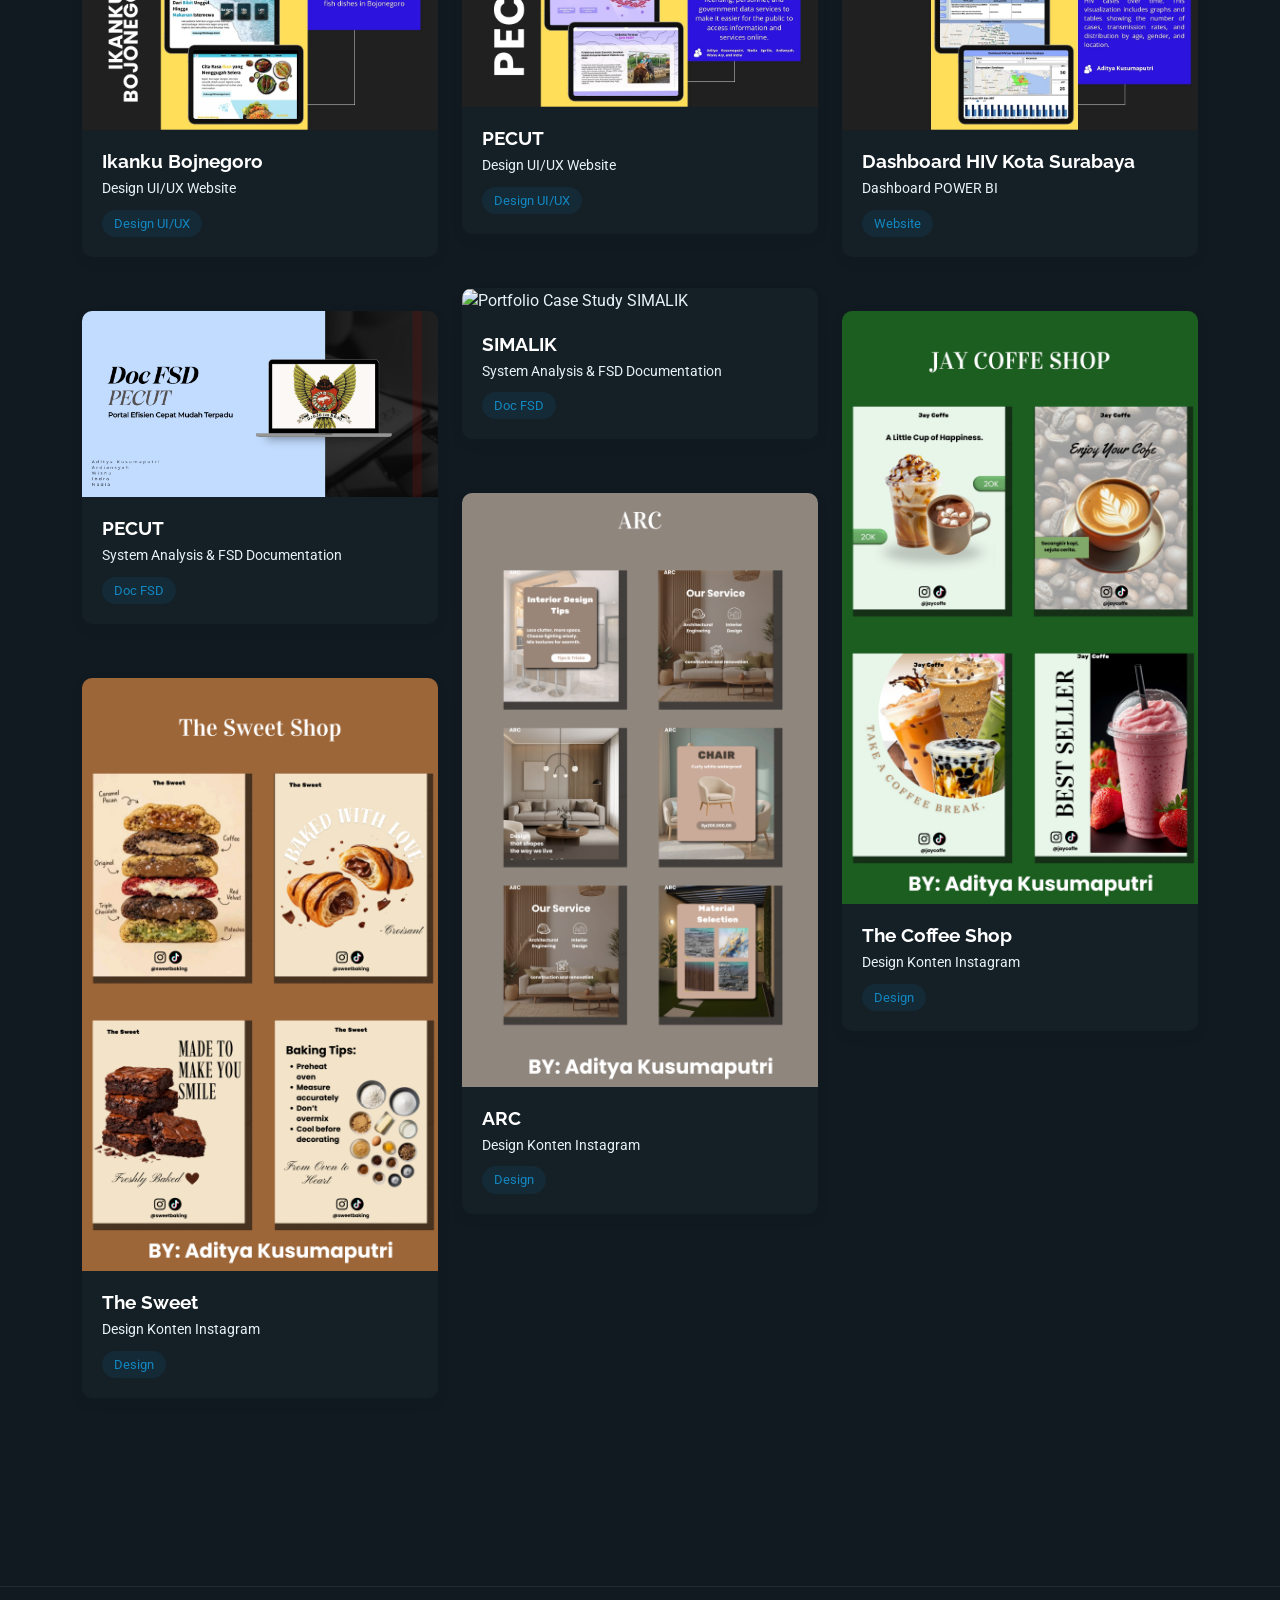
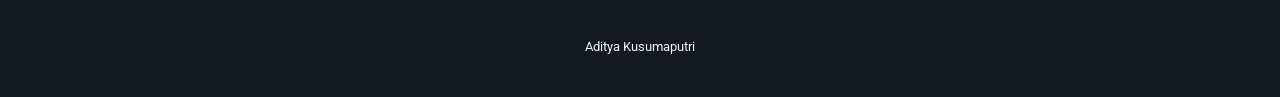
==== commit d59342b6: "Update portfolio.html" ====
--- a/portfolio.html
+++ b/portfolio.html
@@ -659,7 +659,53 @@
 
             </div>
             <!-- END DASHBOARD HIV -->
-
+            
+           <!-- 15. SIMALIK -->
+            <div class="col-lg-4 col-md-6 portfolio-item isotope-item filter-technology">
+            
+              <div class="portfolio-card">
+            
+                <div class="portfolio-img">
+            
+                  <img src="assets/img/portfolio/docsimalik.png"
+                    alt="Portfolio Case Study SIMALIK"
+                    class="img-fluid">
+            
+                  <div class="portfolio-overlay">
+            
+                    <!-- Buka PDF -->
+                    <a href="asset/img/portfolio/Portfolio doc SIMALIK_Aditya Kusumaputri.pdf"
+                      target="_blank">
+                      <i class="bi bi-plus"></i>
+                    </a>
+            
+                    <!-- Google Drive -->
+                    <a href="https://drive.google.com/file/d/1j37lTtoCWV7jlWgdF83ImWfBOjbiRHPT/view?usp=sharing"
+                      target="_blank">
+                      <i class="bi bi-link-45deg"></i>
+                    </a>
+            
+                  </div>
+            
+                </div>
+            
+                <div class="portfolio-info">
+            
+                  <h4>SIMALIK</h4>
+            
+                  <p>System Analysis &amp; FSD Documentation</p>
+            
+                  <div class="portfolio-tags">
+                    <span>Doc FSD</span>
+                  </div>
+            
+                </div>
+            
+              </div>
+            
+            </div>
+            <!-- END SIMALIK -->
+            
            <!-- 15. PECUT -->
             <div class="col-lg-4 col-md-6 portfolio-item isotope-item filter-technology">
             
